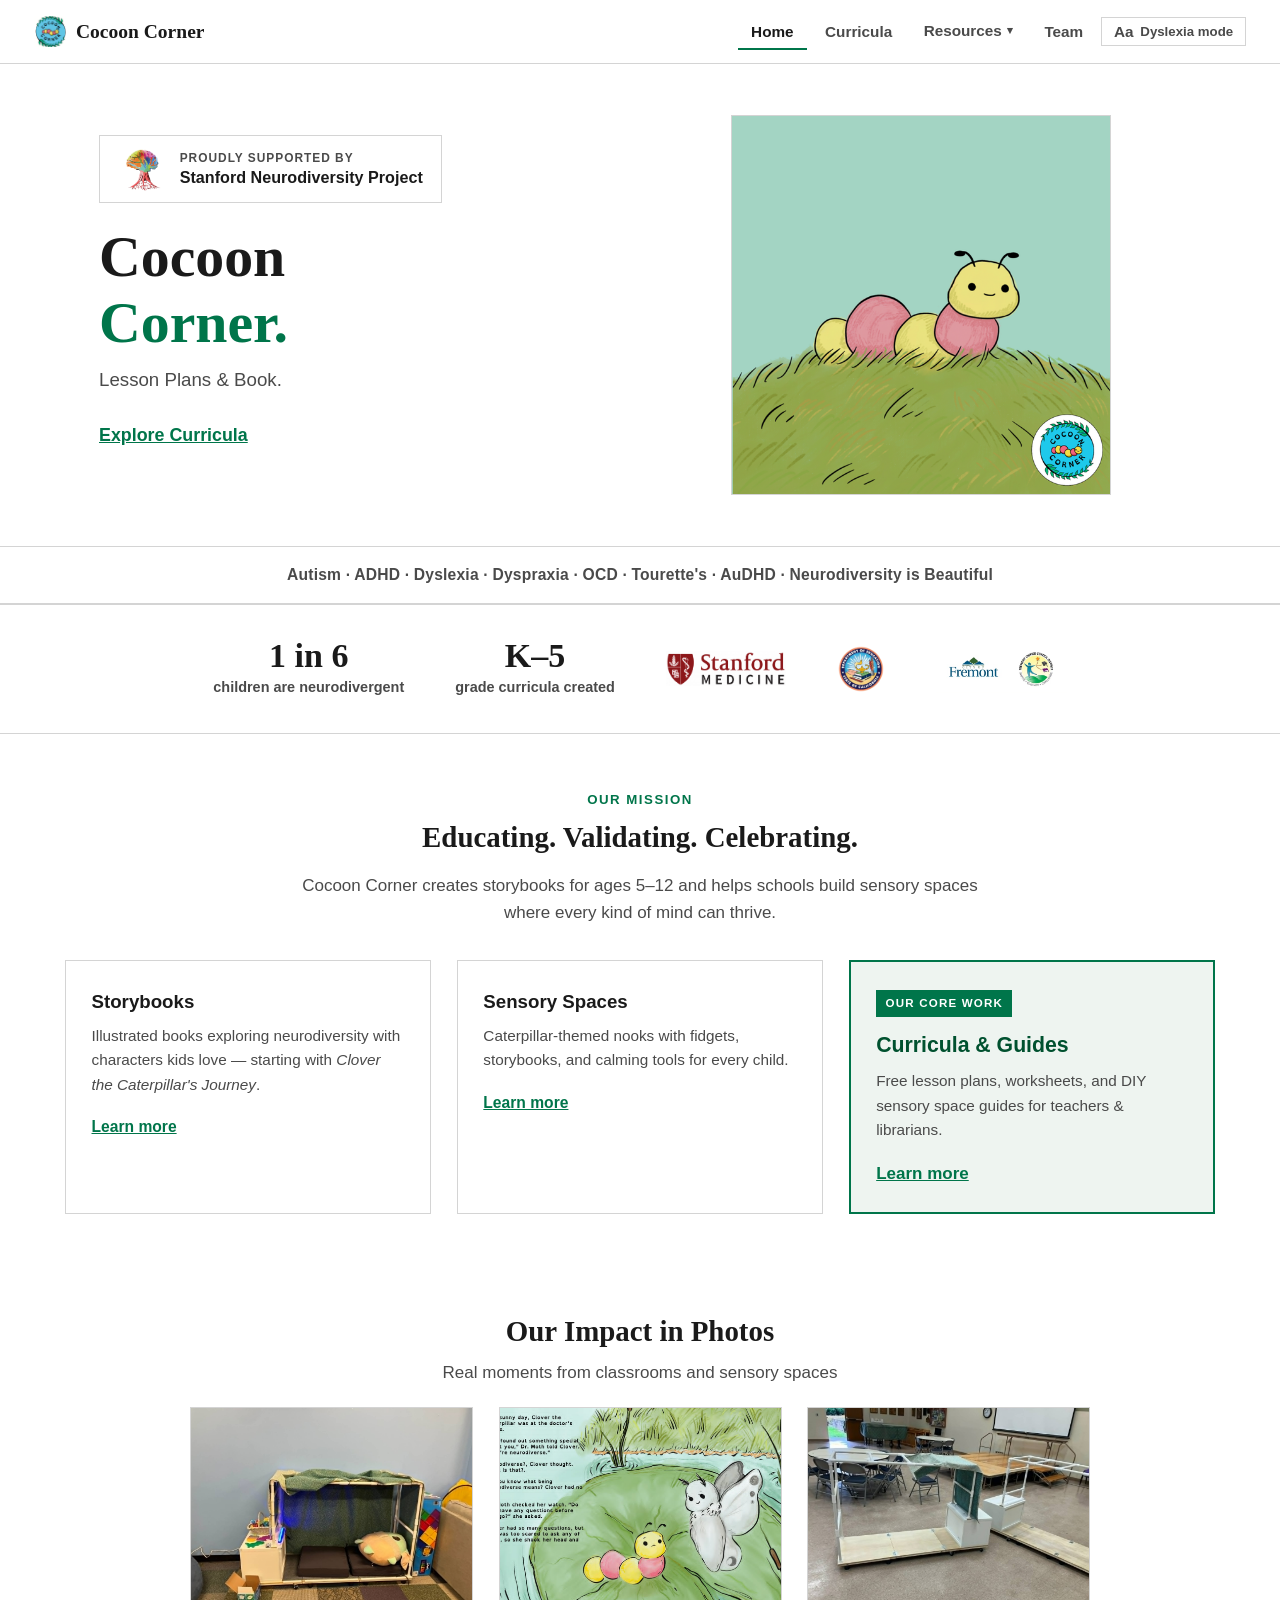
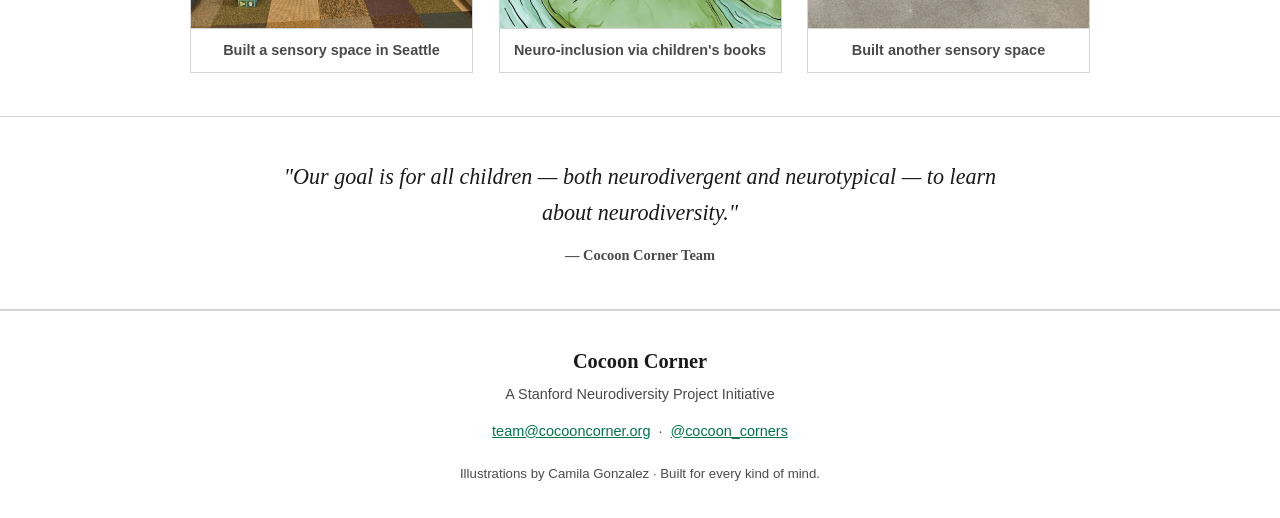
==== index.html @ 854a291f "Switch the contact address to team@cocooncorner.org Replaces all 14 occurrences of cocooncorners@gma" ====
<!DOCTYPE html>
<html lang="en">
<head>
  <meta charset="UTF-8">
  <meta name="viewport" content="width=device-width, initial-scale=1.0">
  <title>Cocoon Corner | Stanford Neurodiversity Project</title>
  <link rel="icon" type="image/png" href="assets/favicon.png">
  <link rel="apple-touch-icon" sizes="180x180" href="assets/logo.png">
  <link rel="stylesheet" href="style.css">
  <script src="/site.js"></script>
  <style>
    /* Primary offering card in the mission grid */
    .card--feature {
      background: var(--green-light);
      border: 2px solid var(--accent);
    }

    .card--feature .feature-flag {
      display: inline-block;
      font-size: 0.68rem;
      font-weight: 700;
      letter-spacing: 1.2px;
      text-transform: uppercase;
      color: var(--white);
      background: var(--accent);
      padding: 0.25rem 0.55rem;
      margin-bottom: 0.7rem;
    }

    .card--feature h3 { color: var(--accent-dark); }

    .card--feature .pill-btn { font-size: 1rem; }
  </style>
</head>
<body data-page="home">
<a class="skip-link" href="#main">Skip to main content</a>

<!-- ═══════ NAVIGATION ═══════ -->
<nav aria-label="Main">
  <a href="/" class="nav-logo">
    <img src="assets/logo.png" alt="Cocoon Corner logo">
    Cocoon Corner
  </a>
  <button class="nav-toggle" aria-label="Toggle navigation" aria-expanded="false">☰</button>
  <ul id="nav-links">
    <li><a href="/" class="nl" data-page="home">Home</a></li>
    <li><a href="curricula/" class="nl" data-page="curricula">Curricula</a></li>
    <li class="nav-group">
      <button type="button" class="nl nav-group-label" aria-expanded="false" aria-controls="resources-menu">Resources <span class="caret" aria-hidden="true">&#9662;</span></button>
      <ul class="nav-submenu" id="resources-menu">
        <li><a href="book/" class="nl" data-page="book">Our Book</a></li>
        <li><a href="resources/" class="nl" data-page="resources">Downloads</a></li>
        <li><a href="sensory-spaces/" class="nl" data-page="sensory-spaces">Sensory Spaces</a></li>
      </ul>
    </li>
    <li><a href="team/" class="nl" data-page="team">Team</a></li>
    <li>
      <button type="button" class="dyslexia-toggle" aria-pressed="false">
        <span class="toggle-mark" aria-hidden="true">Aa</span> <span class="toggle-text">Dyslexia mode</span>
      </button>
    </li>
  </ul>
</nav>

<main id="main" tabindex="-1">

<div class="page-wrap">

  <!-- ═══════ HERO ═══════ -->
  <div class="hero">
    <div class="hero-text">
      <div class="hero-partners">
        <img src="assets/snp.png" alt="Stanford Neurodiversity Project logo" class="partner-logo">
        <div class="partner-text-stack">
          <span class="partner-label">Proudly supported by</span>
          <span class="partner-name">Stanford Neurodiversity Project</span>
        </div>
      </div>
      <h1 class="hero-title">Cocoon<br><em>Corner.</em></h1>
      <p class="hero-sub">Lesson Plans &amp; Book.</p>
      <div class="hero-cta">
        <a href="curricula/" class="pill-btn" style="font-size: 1.05rem;">Explore Curricula</a>
      </div>
    </div>

    <div class="hero-img">
      <img src="assets/coverimage.png" alt="Cocoon Corner storybook cover">
    </div>
  </div>

  <!-- ═══════ CONDITIONS ═══════ -->
  <p class="condition-list">Autism &middot; ADHD &middot; Dyslexia &middot; Dyspraxia &middot; OCD &middot; Tourette's &middot; AuDHD &middot; Neurodiversity is Beautiful</p>

  <!-- ═══════ STATS BAR ═══════ -->
  <div class="stats-bar">
    <div class="stat-item">
      <div class="stat-num">1 in 6</div>
      <div class="stat-label">children are neurodivergent</div>
    </div>
    <div class="stat-item">
      <div class="stat-num">K–5</div>
      <div class="stat-label">grade curricula created</div>
    </div>
    <div class="stat-item">
      <img src="assets/sm.png" alt="Stanford Medicine logo" class="stat-img logo-sm">
    </div>
    <div class="stat-item">
      <img src="assets/cboe.png" alt="CBOE logo" class="stat-img logo-cboe">
    </div>
    <div class="stat-item">
      <img src="assets/fusd.png" alt="FUSD logo" class="stat-img logo-fusd">
    </div>
  </div>

  <!-- ═══════ MISSION ═══════ -->
  <div class="mission-section">
    <div class="mission-inner">
      <div class="text-center">
        <span class="section-label">Our Mission</span>
        <h2 class="section-heading">Educating. Validating. Celebrating.</h2>
        <p class="mission-intro">
          Cocoon Corner creates storybooks for ages 5–12 and helps schools build sensory spaces where every kind of mind can thrive.
        </p>
      </div>
      <div class="card-grid-3">
        <div class="card">
          <h3 style="font-weight: 700; font-size: 1.1rem; margin-bottom: 0.4rem;">Storybooks</h3>
          <p style="color: var(--text-soft); font-size: 0.9rem;">
            Illustrated books exploring neurodiversity with characters kids love — starting with <em>Clover the Caterpillar's Journey</em>.
          </p>
          <a href="book/" class="pill-btn outline" style="margin-top: 1rem;">Learn more</a>
        </div>
        <div class="card">
          <h3 style="font-weight: 700; font-size: 1.1rem; margin-bottom: 0.4rem;">Sensory Spaces</h3>
          <p style="color: var(--text-soft); font-size: 0.9rem;">
            Caterpillar-themed nooks with fidgets, storybooks, and calming tools for every child.
          </p>
          <a href="sensory-spaces/" class="pill-btn outline" style="margin-top: 1rem;">Learn more</a>
        </div>
        <div class="card card--feature">
          <span class="feature-flag">Our core work</span>
          <h3 style="font-weight: 700; font-size: 1.25rem; margin-bottom: 0.4rem;">Curricula &amp; Guides</h3>
          <p style="color: var(--text-soft); font-size: 0.9rem;">
            Free lesson plans, worksheets, and DIY sensory space guides for teachers &amp; librarians.
          </p>
          <a href="curricula/" class="pill-btn" style="margin-top: 1rem;">Learn more</a>
        </div>
      </div>
    </div>
  </div>

  <!-- ═══════ PHOTOS ═══════ -->
  <div class="carousel-section">
    <h2>Our Impact in Photos</h2>
    <p style="color: var(--text-soft); margin-bottom: 0.4rem;">Real moments from classrooms and sensory spaces</p>
    <div class="gallery">
      <div class="gallery-item">
        <img src="assets/ss1.jpg" alt="A sensory space in Seattle">
        <div class="gallery-caption">Built a sensory space in Seattle</div>
      </div>
      <div class="gallery-item">
        <img src="assets/book.jpg" alt="Image of our storybook">
        <div class="gallery-caption">Neuro-inclusion via children's books</div>
      </div>
      <div class="gallery-item">
        <img src="assets/ss2.jpg" alt="Another sensory space">
        <div class="gallery-caption">Built another sensory space</div>
      </div>
    </div>
  </div>

  <!-- ═══════ QUOTE ═══════ -->
  <div class="quote-section">
    <blockquote>
      "Our goal is for all children — both neurodivergent and neurotypical — to learn about neurodiversity."
      <cite>— Cocoon Corner Team</cite>
    </blockquote>
  </div>

</div><!-- /page-wrap -->

</main>

<!-- ═══════ FOOTER ═══════ -->
<footer>
  <div class="foot-logo">Cocoon Corner</div>
  <p>A Stanford Neurodiversity Project Initiative</p>
  <p style="margin-top: 0.8rem;">
    <a href="mailto:team@cocooncorner.org">team@cocooncorner.org</a> &nbsp;·&nbsp;
    <a href="https://www.instagram.com/cocoon_corners/" target="_blank" rel="noopener">@cocoon_corners</a>
  </p>
  <p class="foot-small">Illustrations by Camila Gonzalez · Built for every kind of mind.</p>
</footer>

<script>
(function () {
  /* ── Active nav link ── */
  var page = document.body.dataset.page || '';
  document.querySelectorAll('nav a.nl').forEach(function (a) {
    if (a.dataset.page === page) a.classList.add('active');
  });

  /* ── Hamburger toggle ── */
  var btn   = document.querySelector('.nav-toggle');
  var links = document.getElementById('nav-links');
  if (btn && links) {
    btn.addEventListener('click', function () {
      var open = links.classList.toggle('open');
      btn.setAttribute('aria-expanded', open);
      btn.textContent = open ? '✕' : '☰';
    });
  }
})();
</script>

</body>
</html>
---- style.css ----
/* ═══════════════════════════════════════════════════════════════
   COCOON CORNER — Master Stylesheet
   Plain, static, academic style (no gradients, shadows, pill
   buttons, or animation). Serif headings, system sans body,
   near-monochrome palette with a single accent color.
   ═══════════════════════════════════════════════════════════════ */


/* ═══════════════════════════════════════════════════════════════
   1. DESIGN TOKENS (CSS Variables)
   ═══════════════════════════════════════════════════════════════ */
:root {
  /* Single accent color (used sparingly: links, headings, active states) */
  --accent:        #00754A;
  --accent-dark:   #00512F;

  /* All former "brand" colors are neutralized to grayscale so any
     remaining references (inline styles, per-page <style> blocks)
     render plainly instead of in bright color. */
  --blue:          #4a4a4a;
  --green:         var(--accent);
  --yellow:        #4a4a4a;
  --pink:          #4a4a4a;
  --teal:          #4a4a4a;
  --purple:        #4a4a4a;
  --orange:        #4a4a4a;
  --black:         #000000;

  --blue-light:    #f0f0f0;
  --green-light:   #eef4f0;
  --yellow-light:  #f0f0f0;
  --pink-light:    #f0f0f0;
  --teal-light:    #f0f0f0;
  --teal-xlight:   #f5f5f5;
  --purple-light:  #f0f0f0;
  --orange-light:  #f0f0f0;

  /* Neutral / surface colours */
  --text:          #1a1a1a;
  --text-soft:     #4a4a4a;
  --white:         #ffffff;
  --cream:         #ffffff;
  --line:          #d4d4d4;
  --bg-soft:       #f7f7f5;

  /* Layout */
  --nav-h:         64px;
  --max-w:         1150px;

  /* Border radii — flat by default */
  --radius-lg:     0px;
  --radius-md:     0px;
  --radius-sm:     0px;

  /* Shadows — none */
  --shadow-sm:     none;
  --shadow-md:     none;
  --shadow-lg:     none;

  /* Fonts */
  --font-heading:  Georgia, 'Times New Roman', Times, serif;
  --font-body:     -apple-system, BlinkMacSystemFont, 'Segoe UI', Arial, Helvetica, sans-serif;
}


/* ═══════════════════════════════════════════════════════════════
   2. RESET & BASE
   ═══════════════════════════════════════════════════════════════ */
*, *::before, *::after {
  box-sizing: border-box;
  margin: 0;
  padding: 0;
}

html {
  font-size: 17px;
}

body {
  font-family: var(--font-body);
  color: var(--text);
  background: var(--white);
  line-height: 1.6;
}

img {
  max-width: 100%;
  height: auto;
  display: block;
}

img[src=""], img:not([src]) {
  display: none;
}

a { color: var(--accent); text-decoration: underline; }
a:hover { color: var(--accent-dark); }


/* ═══════════════════════════════════════════════════════════════
   3. NAVIGATION
   ═══════════════════════════════════════════════════════════════ */
nav {
  position: sticky; top: 0; left: 0; right: 0; z-index: 999;
  min-height: var(--nav-h);
  background: var(--white);
  border-bottom: 1px solid var(--line);
  display: flex; align-items: center; justify-content: space-between;
  padding: 0 2rem;
}

.nav-logo {
  display: flex; align-items: center; gap: 0.6rem;
  text-decoration: none;
  font-weight: 700; font-size: 1.15rem;
  font-family: var(--font-heading);
  color: var(--text);
  white-space: nowrap;
  flex-shrink: 0;
}
.nav-logo img {
  height: 32px;
  width: auto;
  object-fit: contain;
  flex-shrink: 0;
}

nav ul {
  list-style: none;
  display: flex;
  gap: 0.25rem;
  flex-wrap: nowrap;
  align-items: center;
}

nav .nl {
  text-decoration: none; font-weight: 600; font-size: 0.9rem;
  padding: 0.5rem 0.8rem;
  color: var(--text-soft);
  border-bottom: 2px solid transparent;
}
nav .nl:hover,
nav .nl.active {
  color: var(--text);
  border-bottom-color: var(--accent);
}

.nav-toggle {
  display: none;
  background: none; border: 1px solid var(--line); cursor: pointer;
  font-size: 1.2rem; color: var(--text); padding: 0.3rem 0.6rem;
  flex-shrink: 0;
}


/* ═══════════════════════════════════════════════════════════════
   4. PAGE WRAPPER
   ═══════════════════════════════════════════════════════════════ */
.page-wrap {
  min-height: 100vh;
}


/* ═══════════════════════════════════════════════════════════════
   NAV DROPDOWN GROUP (CSS-only — no JS, so the CSP script hash
   stays valid). Desktop: reveal on hover/focus. Mobile: the
   sub-items sit inline inside the open hamburger menu.
   ═══════════════════════════════════════════════════════════════ */
.nav-group {
  position: relative;
  padding: 0.85rem 0;
  margin: -0.85rem 0;
}

.nav-group-label {
  display: inline-flex;
  align-items: center;
  gap: 0.3rem;
  background: none;
  border: none;
  border-bottom: 2px solid transparent;
  font-family: inherit;
  cursor: pointer;
}

.nav-group-label .caret { font-size: 0.7em; line-height: 1; }

.nav-submenu {
  display: none;
  position: absolute;
  top: 100%;
  left: 0;
  min-width: 190px;
  flex-direction: column;
  gap: 0;
  padding: 0.35rem 0;
  background: var(--white);
  border: 1px solid var(--line);
  z-index: 1000;
}

.nav-group-label[aria-expanded="true"] + .nav-submenu { display: flex; }

@media (min-width: 761px) {
  .nav-group:hover > .nav-submenu { display: flex; }
}

.nav-submenu .nl {
  display: block;
  padding: 0.5rem 0.9rem;
  white-space: nowrap;
}

/* parent shows the active state when one of its children is current */
.nav-group:has(.nl.active) > .nav-group-label {
  color: var(--text);
  border-bottom-color: var(--accent);
}


/* ═══════════════════════════════════════════════════════════════
   5. PAGE HERO BANNER
   ═══════════════════════════════════════════════════════════════ */
.page-hero {
  padding: 3rem 2.5rem 2.5rem;
  text-align: center;
  border-bottom: 1px solid var(--line);
  background: var(--bg-soft);
}

.eyebrow {
  display: inline-block;
  font-size: 0.78rem; font-weight: 700;
  letter-spacing: 1.5px; text-transform: uppercase;
  color: var(--text-soft);
  margin-bottom: 0.6rem;
}

.page-title {
  font-family: var(--font-heading);
  font-weight: 700;
  font-size: clamp(1.9rem, 4.5vw, 2.8rem);
  color: var(--text);
  line-height: 1.2;
  margin-bottom: 0.6rem;
}
.page-title span { color: var(--accent); }

.page-subtitle {
  font-size: 1rem; color: var(--text-soft);
  max-width: 600px; margin: 0 auto;
  line-height: 1.6;
}

/* Per-page hero backgrounds — all the same plain tint now */
.page-hero--book,
.page-hero--team,
.page-hero--resources,
.page-hero--sensory,
.page-hero--curricula { background: var(--bg-soft); }


/* ═══════════════════════════════════════════════════════════════
   6. SECTION HELPERS
   ═══════════════════════════════════════════════════════════════ */
section.content-section {
  padding: 2.5rem 2rem;
  max-width: var(--max-w);
  margin: 0 auto;
}

.section-label {
  font-size: 0.78rem; font-weight: 700; letter-spacing: 1.5px;
  text-transform: uppercase; color: var(--accent);
  display: inline-block; margin-bottom: 0.5rem;
}

h2.section-heading {
  font-family: var(--font-heading);
  font-weight: 700;
  font-size: clamp(1.3rem, 2.6vw, 1.7rem);
  color: var(--text); line-height: 1.25;
  margin-bottom: 1rem;
}


/* ═══════════════════════════════════════════════════════════════
   7. CARDS & GRIDS
   ═══════════════════════════════════════════════════════════════ */
.card {
  background: var(--white); border: 1px solid var(--line);
  padding: 1.5rem;
}

.card-grid-3 {
  display: grid;
  grid-template-columns: repeat(auto-fit, minmax(240px, 1fr));
  gap: 1.5rem;
}

.two-col {
  display: grid;
  grid-template-columns: 1fr 1fr;
  gap: 3rem;
  align-items: center;
}
.two-col.reverse > *:first-child { order: 2; }
.two-col.reverse > *:last-child  { order: 1; }


/* ═══════════════════════════════════════════════════════════════
   8. LINKS / BUTTONS
   ─────────────────────────────────────────────────────────────
   Plain underlined text links instead of filled pill buttons.
   Colour modifier classes (.yellow/.pink/.orange/.teal) are kept
   in the markup for structure but rendered identically, plainly.
   ═══════════════════════════════════════════════════════════════ */
.pill-btn {
  display: inline-flex; align-items: center; gap: 0.4rem;
  background: none; color: var(--accent);
  font-weight: 700; font-size: 0.92rem;
  padding: 0; border: none;
  text-decoration: underline; cursor: pointer;
}
.pill-btn:hover { color: var(--accent-dark); }
.pill-btn.outline { background: none; border: none; }

.dl-btn {
  display: inline-flex; align-items: center; gap: 0.4rem;
  font-weight: 700; font-size: 0.9rem;
  padding: 0; border: none;
  text-decoration: underline; color: var(--accent);
  margin-top: 0.4rem; width: fit-content; background: none;
}
.dl-btn:hover { color: var(--accent-dark); }

.file-link {
  display: inline-flex; align-items: center; gap: 0.4rem;
  background: none; color: var(--accent);
  font-weight: 700; font-size: 0.9rem;
  padding: 0; text-decoration: underline;
  border: none;
  margin-top: 0.5rem;
}
.file-link:hover { color: var(--accent-dark); }


/* ═══════════════════════════════════════════════════════════════
   9. CONDITION LIST (static — replaces the former scrolling marquee)
   ═══════════════════════════════════════════════════════════════ */
.condition-list {
  text-align: center;
  padding: 0.9rem 1rem;
  border-top: 1px solid var(--line);
  border-bottom: 1px solid var(--line);
  color: var(--text-soft);
  font-weight: 600; font-size: 0.92rem;
  letter-spacing: 0.2px;
}


/* ═══════════════════════════════════════════════════════════════
   10. FOOTER
   ═══════════════════════════════════════════════════════════════ */
footer {
  background: var(--white); color: var(--text-soft);
  border-top: 1px solid var(--line);
  padding: 2rem; text-align: center;
}
footer .foot-logo {
  font-family: var(--font-heading); font-size: 1.2rem;
  font-weight: 700; color: var(--text); margin-bottom: 0.3rem;
}
footer p { font-size: 0.85rem; margin-top: 0.3rem; }
footer a { color: var(--accent); }
footer .foot-small {
  margin-top: 1.2rem; font-size: 0.78rem; color: var(--text-soft);
}


/* ═══════════════════════════════════════════════════════════════
   11. UTILITY CLASSES
   ═══════════════════════════════════════════════════════════════ */
.text-center { text-align: center; }
.mt-1  { margin-top: 0.75rem; }
.mt-2  { margin-top: 1.5rem; }
.mt-3  { margin-top: 2.5rem; }
.mb-1  { margin-bottom: 0.75rem; }
.mb-2  { margin-bottom: 1.5rem; }
.mb-3  { margin-bottom: 2.5rem; }
.flex-center { display: flex; align-items: center; justify-content: center; gap: 1rem; flex-wrap: wrap; }

.section-divider {
  border: none; border-top: 1px solid var(--line);
  margin: 2.5rem 0;
}


/* ═══════════════════════════════════════════════════════════════
   12. HOMEPAGE — HERO
   ═══════════════════════════════════════════════════════════════ */
.hero {
  padding: 3rem 2rem;
  display: grid; grid-template-columns: 1fr 1fr;
  align-items: center; gap: 2.5rem;
  max-width: 1150px; margin: 0 auto;
}

.hero-title {
  font-family: var(--font-heading);
  font-size: clamp(2.2rem, 5vw, 3.4rem);
  font-weight: 700; line-height: 1.15; color: var(--text);
  margin: 0.8rem 0 0.5rem;
}
.hero-title em { color: var(--accent); font-style: normal; }

.hero-sub {
  font-size: 1.1rem; color: var(--text-soft); margin-bottom: 1.5rem;
}

.hero-cta {
  display: flex; gap: 1.5rem; flex-wrap: wrap; margin-bottom: 1.5rem;
}

.hero-img img {
  width: 100%; max-width: 380px;
  margin: 0 auto;
  object-fit: contain;
  border: 1px solid var(--line);
}

.hero-partners {
  display: flex; flex-direction: row;
  align-items: center; gap: 1rem;
  margin-bottom: 1.2rem;
  border: 1px solid var(--line);
  padding: 0.65rem 1.1rem;
  width: fit-content; max-width: 100%;
}
.partner-logo {
  height: 44px; width: auto;
  object-fit: contain; flex-shrink: 0;
}
.partner-text-stack {
  display: flex; flex-direction: column;
  align-items: flex-start; gap: 0.1rem;
}
.partner-label {
  font-size: 0.7rem; font-weight: 700;
  letter-spacing: 1px; text-transform: uppercase;
  color: var(--text-soft); line-height: 1.2;
}
.partner-name {
  font-size: 0.95rem; font-weight: 700;
  color: var(--text); line-height: 1.3;
}

/* ── Stats bar ── */
.stats-bar {
  display: flex; justify-content: center; align-items: center;
  gap: 3rem; flex-wrap: wrap;
  padding: 2rem;
  border-top: 1px solid var(--line);
  border-bottom: 1px solid var(--line);
}
.stat-item { text-align: center; }
.stat-num {
  font-family: var(--font-heading); font-size: 2rem; font-weight: 700;
  color: var(--text); line-height: 1;
}
.stat-label { font-size: 0.85rem; font-weight: 600; color: var(--text-soft); margin-top: 0.2rem; }

.stat-img {
  width: auto;
  object-fit: contain;
}
.stat-img.logo-snp   { height: 48px; max-width: 48px; }
.stat-img.logo-sm    { height: 36px; max-width: 120px; }
.stat-img.logo-cboe  { height: 48px; max-width: 48px; }
.stat-img.logo-fusd  { height: 48px; max-width: 140px; }

/* ── Mission section ── */
.mission-section {
  padding: 3rem 2rem;
}
.mission-inner { max-width: var(--max-w); margin: 0 auto; }
.mission-intro {
  font-size: 1rem; color: var(--text-soft);
  max-width: 700px; margin: 0 auto 2rem;
  text-align: center;
}

/* ── Static photo grid (used on homepage in place of the carousel,
     and on the sensory-spaces gallery) ── */
.gallery {
  display: grid;
  grid-template-columns: repeat(auto-fit, minmax(260px, 1fr));
  gap: 1.5rem; margin-top: 1.5rem;
}
.gallery-item { border: 1px solid var(--line); }
.gallery-item img { width: 100%; height: 220px; object-fit: cover; display: block; }
.gallery-caption {
  padding: 0.6rem 0.8rem;
  border-top: 1px solid var(--line);
  color: var(--text-soft); font-size: 0.85rem; font-weight: 600;
}

.carousel-section {
  padding: 2.5rem 1rem; text-align: center;
  border-bottom: 1px solid var(--line);
}
.carousel-section h2 {
  font-family: var(--font-heading); font-weight: 700;
  font-size: clamp(1.3rem, 2.6vw, 1.7rem);
  margin-bottom: 0.3rem;
}
.carousel-section .gallery { max-width: 900px; margin: 1.2rem auto 0; }

/* ── Homepage quote ── */
.quote-section {
  padding: 2.5rem 2rem; text-align: center;
  border-bottom: 1px solid var(--line);
}
.quote-section blockquote {
  font-family: var(--font-heading); font-style: italic;
  font-size: clamp(1.05rem, 2.2vw, 1.3rem); color: var(--text);
  max-width: 720px; margin: 0 auto; line-height: 1.6;
}
.quote-section cite {
  display: block; margin-top: 0.8rem;
  font-size: 0.85rem; color: var(--text-soft);
  font-weight: 600; font-style: normal;
}


/* ═══════════════════════════════════════════════════════════════
   13. BOOK PAGE
   ═══════════════════════════════════════════════════════════════ */
.book-cover-img {
  width: 100%; max-width: 360px; display: block; margin: 0 auto;
  border: 1px solid var(--line);
}

.condition-tags { display: flex; flex-wrap: wrap; gap: 0.5rem; margin: 1.2rem 0; }
.c-tag {
  padding: 0.32rem 0.8rem; border: 1px solid var(--line);
  font-size: 0.82rem; font-weight: 600; color: var(--text-soft);
}

.progress-boxes {
  display: grid; grid-template-columns: repeat(3, 1fr); gap: 0.8rem;
  border: 1px solid var(--line);
  padding: 1.4rem; margin-top: 1.5rem;
}
.prog-box { text-align: center; }
.prog-num {
  font-family: var(--font-heading); font-size: 2rem;
  font-weight: 700; color: var(--text); line-height: 1;
}
.prog-lbl { font-size: 0.78rem; color: var(--text-soft); font-weight: 600; margin-top: 0.2rem; }

.story-layout {
  display: grid; grid-template-columns: 1fr 1.15fr;
  gap: 3rem; align-items: center;
  max-width: var(--max-w); margin: 0 auto;
}
.story-img { border: 1px solid var(--line); }
.story-img img { width: 100%; }
.story-text blockquote {
  font-family: var(--font-heading); font-style: italic;
  font-size: 1.02rem; line-height: 1.75; color: var(--text);
  border-left: 3px solid var(--accent);
  padding-left: 1.3rem; margin: 1.2rem 0;
}

.video-section {
  background: var(--bg-soft); padding: 3rem 2.5rem; text-align: center;
  border-top: 1px solid var(--line); border-bottom: 1px solid var(--line);
}
.video-section h2 {
  font-family: var(--font-heading); font-weight: 700;
  font-size: clamp(1.3rem, 2.6vw, 1.7rem); color: var(--text); margin-bottom: 0.5rem;
}
.video-section p { color: var(--text-soft); margin-bottom: 1.5rem; font-size: 0.95rem; }
.video-wrap {
  max-width: 720px; margin: 0 auto;
  border: 1px solid var(--line);
}
.video-wrap video { width: 100%; display: block; background: #000; }

.future-grid {
  display: grid;
  grid-template-columns: repeat(auto-fit, minmax(220px, 1fr));
  gap: 1.2rem;
}
.future-item {
  background: var(--white); border: 1px solid var(--line);
  padding: 1.2rem;
}
.future-item p { font-size: 0.92rem; color: var(--text-soft); margin-top: 0.3rem; }


/* ═══════════════════════════════════════════════════════════════
   14. TEAM PAGE
   ═══════════════════════════════════════════════════════════════ */
.team-photo-wrap {
  max-width: 900px; margin: 0 auto 2rem;
  border: 1px solid var(--line);
}
.team-photo-wrap img { width: 100%; display: block; }
.team-photo-caption {
  padding: 0.8rem 1rem;
  border-top: 1px solid var(--line);
  color: var(--text-soft);
  font-weight: 600; font-size: 0.9rem;
}

.member-grid {
  display: grid;
  grid-template-columns: repeat(auto-fill, minmax(150px, 1fr));
  gap: 1rem; max-width: 960px; margin: 0 auto 3rem;
}
.member-card {
  background: var(--white); border: 1px solid var(--line);
  padding: 1.2rem 1rem; text-align: center;
}
.m-avatar {
  width: 48px; height: 48px; border-radius: 50%;
  margin: 0 auto 0.7rem;
  display: flex; align-items: center; justify-content: center;
  font-size: 1.3rem;
  border: 1px solid var(--line);
}
.member-card h3 {
  font-family: var(--font-heading); font-weight: 700;
  font-size: 0.95rem; color: var(--text); margin-bottom: 0.2rem;
}
.member-card .role { font-size: 0.75rem; font-weight: 600; color: var(--text-soft); }

.contact-bar {
  max-width: 560px; margin: 0 auto;
  border: 1px solid var(--line);
  padding: 1.5rem 2rem; text-align: center;
  display: flex; align-items: center; justify-content: center;
  gap: 2rem; flex-wrap: wrap;
}
.contact-bar a {
  text-decoration: underline; font-weight: 700; font-size: 1rem;
  color: var(--accent);
  display: flex; align-items: center; gap: 0.4rem;
}
.contact-bar a:hover { color: var(--accent-dark); }


/* ═══════════════════════════════════════════════════════════════
   15. RESOURCES PAGE
   ═══════════════════════════════════════════════════════════════ */
.pptx-grid {
  display: grid;
  grid-template-columns: repeat(auto-fit, minmax(280px, 1fr));
  gap: 1.4rem; margin-top: 1.5rem;
}
.pptx-card {
  background: var(--white); border: 1px solid var(--line);
  padding: 1.6rem;
  display: flex; flex-direction: column; gap: 0.7rem;
}
.pptx-card h3 {
  font-family: var(--font-heading); font-weight: 700; font-size: 1.02rem; color: var(--text);
}
.pptx-card p { font-size: 0.9rem; color: var(--text-soft); flex: 1; line-height: 1.6; }

.resource-tags { display: flex; flex-wrap: wrap; gap: 0.6rem; margin-top: 1rem; }
.rtag {
  border: 1px solid var(--line);
  padding: 0.4rem 0.9rem; font-size: 0.88rem; font-weight: 600;
  color: var(--text-soft);
}
.rtag a { color: var(--accent); text-decoration: underline; }


/* ═══════════════════════════════════════════════════════════════
   16. SENSORY SPACES PAGE
   ═══════════════════════════════════════════════════════════════ */
.principles-grid {
  display: grid;
  grid-template-columns: repeat(auto-fit, minmax(230px, 1fr));
  gap: 1.2rem; margin-top: 1.5rem;
}
.principle-card {
  background: var(--white); border: 1px solid var(--line);
  padding: 1.4rem;
}
.principle-card h3 {
  font-family: var(--font-heading); font-weight: 700;
  font-size: 0.98rem; margin-bottom: 0.4rem;
}
.principle-card p { font-size: 0.88rem; color: var(--text-soft); line-height: 1.6; }

.items-grid {
  display: grid;
  grid-template-columns: repeat(auto-fill, minmax(180px, 1fr));
  gap: 0.8rem; margin-top: 1.2rem;
}
.item-tag {
  background: var(--white); border: 1px solid var(--line);
  padding: 0.8rem 1rem;
  font-weight: 600; font-size: 0.9rem; color: var(--text-soft);
}

.timeline { margin-top: 1.5rem; position: relative; padding-left: 2rem; }
.timeline::before {
  content: ''; position: absolute; left: 0.55rem; top: 0; bottom: 0;
  width: 1px; background: var(--line);
}
.t-item { position: relative; margin-bottom: 1.5rem; }
.t-dot {
  position: absolute; left: -1.5rem; top: 0.3rem;
  width: 10px; height: 10px; border-radius: 50%;
  background: var(--white); border: 2px solid var(--text);
}
.t-item h4 {
  font-family: var(--font-heading); font-weight: 700;
  font-size: 1rem; color: var(--text);
}
.t-item p { font-size: 0.88rem; color: var(--text-soft); margin-top: 0.2rem; }

.cta-band {
  background: var(--bg-soft); padding: 3rem 2.5rem; text-align: center;
  border-top: 1px solid var(--line); border-bottom: 1px solid var(--line);
}
.cta-band h2 {
  font-family: var(--font-heading); font-weight: 700;
  font-size: clamp(1.3rem, 2.6vw, 1.7rem); color: var(--text); margin-bottom: 0.7rem;
}
.cta-band p { color: var(--text-soft); max-width: 560px; margin: 0 auto 1.5rem; font-size: 1rem; }

.principles-section-bg {
  border-top: 1px solid var(--line);
  border-bottom: 1px solid var(--line);
  padding: 3rem 2.5rem;
}


/* ═══════════════════════════════════════════════════════════════
   17. CURRICULA PAGE
   ═══════════════════════════════════════════════════════════════ */
details {
  background: var(--white);
  border: 1px solid var(--line);
  margin-bottom: 1rem;
}
details summary {
  display: flex; justify-content: space-between; align-items: center;
  padding: 1.1rem 1.4rem;
  cursor: pointer; list-style: none;
  font-weight: 700; font-size: 1rem;
  gap: 1rem;
}
details summary::-webkit-details-marker { display: none; }
details summary::after {
  content: '+';
  font-size: 1.2rem; font-weight: 400; color: var(--text-soft);
  flex-shrink: 0;
}
details[open] summary::after { content: '\2212'; }

.details-body {
  padding: 0 1.4rem 1.4rem;
  border-top: 1px solid var(--line);
}

.day-grid {
  display: grid;
  grid-template-columns: repeat(auto-fit, minmax(230px, 1fr));
  gap: 1rem; margin: 1.2rem 0;
}
.day-card {
  background: var(--bg-soft); border: 1px solid var(--line);
  padding: 1rem 1.2rem;
}
.day-card .day-label {
  font-size: 0.75rem; font-weight: 700; text-transform: uppercase;
  letter-spacing: 1px; color: var(--text-soft); margin-bottom: 0.3rem;
}
.day-card h4 {
  font-family: var(--font-heading); font-weight: 700;
  font-size: 1rem; color: var(--text); margin-bottom: 0.3rem;
}
.day-card p { font-size: 0.88rem; color: var(--text-soft); }

.meta-row { display: flex; gap: 1.2rem; flex-wrap: wrap; margin: 0.7rem 0 1.1rem; }
.meta-pill {
  display: inline-flex; align-items: center; gap: 0.35rem;
  font-size: 0.82rem; font-weight: 600; color: var(--text-soft);
  border: 1px solid var(--line); padding: 0.3rem 0.7rem;
}

.grade-badge {
  display: inline-block; padding: 0.25rem 0.7rem; border: 1px solid var(--line);
  font-size: 0.78rem; font-weight: 700; margin-right: 0.4rem;
  color: var(--text-soft); background: none !important;
}


/* ═══════════════════════════════════════════════════════════════
   18. RESPONSIVE — MOBILE BREAKPOINTS
   ═══════════════════════════════════════════════════════════════ */
@media (max-width: 900px) {
  nav .nl { padding: 0.45rem 0.6rem; font-size: 0.85rem; }
}

@media (max-width: 760px) {
  nav {
    flex-wrap: wrap;
    height: auto;
    min-height: var(--nav-h);
    padding: 0.75rem 1.2rem;
    gap: 0;
  }
  .nav-toggle { display: block; }

  nav ul {
    display: none;
    flex-direction: column;
    width: 100%;
    padding: 0.5rem 0 0.75rem;
    gap: 0.2rem;
  }
  nav ul.open { display: flex; }

  .nav-group { padding: 0; margin: 0; }
  .nav-submenu {
    position: static;
    min-width: 0;
    background: none;
    border: none;
    padding: 0 0 0 1rem;
  }

  nav .nl {
    padding: 0.55rem 0.2rem;
    font-size: 0.9rem;
  }

  .hero {
    grid-template-columns: 1fr;
    text-align: center;
    gap: 1.5rem;
    padding: 1.5rem 1.2rem 2rem;
  }
  .hero-text { order: 2; }
  .hero-img  { order: 1; }

  .hero-img img { max-width: 260px; }
  .hero-cta { justify-content: center; }
  .hero-partners { margin: 0 auto 1.2rem; }
  .partner-text-stack { align-items: center; }

  .two-col { grid-template-columns: 1fr; gap: 1.5rem; }
  .two-col.reverse > * { order: unset; }

  .book-cover-img { max-width: 260px; }
  .progress-boxes { grid-template-columns: 1fr 1fr; }
  .story-layout { grid-template-columns: 1fr; gap: 1.5rem; }

  .stats-bar { gap: 1.5rem; padding: 1.5rem 1rem; }

  .build-two-col { grid-template-columns: 1fr !important; }

  .gallery { grid-template-columns: 1fr; }

  .page-hero { padding: 2.5rem 1.5rem 1.75rem; }

  section.content-section { padding: 2rem 1.2rem; }

  .card-grid-3 { gap: 1rem; }

  .contact-bar { gap: 1rem; padding: 1.2rem; }

  .principles-section-bg { padding: 2rem 1.2rem; }
}

@media (max-width: 480px) {
  html { font-size: 16px; }

  .nav-logo { font-size: 1rem; }
  .nav-logo img { height: 28px; }

  .hero-img img { max-width: 200px; }
  .partner-logo { height: 36px; }

  .stat-img.logo-sm   { height: 30px; }
  .stat-img.logo-snp  { height: 38px; max-width: 38px; }
  .stat-img.logo-cboe { height: 38px; max-width: 38px; }
  .stat-img.logo-fusd { height: 40px; max-width: 120px; }

  .progress-boxes { grid-template-columns: 1fr; }
  .prog-num { font-size: 1.6rem; }

  .day-grid { grid-template-columns: 1fr; }

  .items-grid { grid-template-columns: 1fr 1fr; }

  .member-grid { grid-template-columns: repeat(auto-fill, minmax(130px, 1fr)); }

  details summary { flex-direction: column; align-items: flex-start; }
}


/* ═══════════════════════════════════════════════════════════════
   DYSLEXIA-FRIENDLY MODE
   Toggled by dyslexia-mode.js, which puts .dyslexia on <html>.
   Choices follow the British Dyslexia Association style guide:
   sans-serif throughout, larger text, generous letter/word/line
   spacing, an off-white background to cut glare, bold instead of
   italics, and sentence case instead of all-caps.
   ═══════════════════════════════════════════════════════════════ */

/* the control is useless without JS, so only show it once JS runs */
.dyslexia-toggle { display: none; }
html.js .dyslexia-toggle { display: inline-flex; }

.dyslexia-toggle {
  align-items: center;
  gap: 0.4rem;
  font-family: var(--font-body);
  font-weight: 600;
  font-size: 0.78rem;
  padding: 0.35rem 0.7rem;
  color: var(--text-soft);
  background: none;
  border: 1px solid var(--line);
  cursor: pointer;
  white-space: nowrap;
}

.dyslexia-toggle:hover {
  color: var(--text);
  border-color: var(--text-soft);
}

.dyslexia-toggle .toggle-mark {
  font-weight: 700;
  font-size: 0.9rem;
  line-height: 1;
}

.dyslexia-toggle[aria-pressed="true"] {
  background: var(--accent);
  border-color: var(--accent);
  color: #ffffff;
}

/* ── the mode itself ─────────────────────────────────────────── */
html.dyslexia {
  font-size: 18px;

  /* headings drop Georgia; Verdana/Tahoma have wide, open letterforms */
  --font-heading: Verdana, Tahoma, "Trebuchet MS", Arial, sans-serif;
  --font-body:    Verdana, Tahoma, "Trebuchet MS", Arial, sans-serif;

  /* warm off-white instead of pure white, which glares */
  --white:   #fbf7f0;
  --cream:   #fbf7f0;
  --bg-soft: #f3ece0;
  --line:    #cdc5b8;

  /* dark warm grey rather than near-black */
  --text:      #2b2620;
  --text-soft: #4a443c;
}

html.dyslexia body {
  line-height: 1.9;
  letter-spacing: 0.05em;
  word-spacing: 0.16em;
}

/* italics are harder to decode — use weight for emphasis instead */
html.dyslexia em,
html.dyslexia i {
  font-style: normal;
  font-weight: 700;
}

/* all-caps removes word-shape cues */
html.dyslexia .eyebrow,
html.dyslexia .section-label,
html.dyslexia .role-title,
html.dyslexia .feature-flag,
html.dyslexia .grade-badge,
html.dyslexia .condition-list,
html.dyslexia .partner-label {
  text-transform: none;
  letter-spacing: 0.04em;
}

/* long measures are hard to track back to the next line */
html.dyslexia .bio,
html.dyslexia .mission-intro,
html.dyslexia .usage-notice p {
  max-width: 66ch;
}

/* keep focus obvious for keyboard users in this mode */
html.dyslexia a:focus-visible,
html.dyslexia button:focus-visible {
  outline: 3px solid var(--accent);
  outline-offset: 2px;
}

/* Between the hamburger breakpoint and 900px the nav is tight — in
   dyslexia mode the larger type plus this button overflowed the bar.
   Collapse to just "Aa" there, but keep the label for screen readers. */
@media (min-width: 761px) and (max-width: 900px) {
  .dyslexia-toggle .toggle-text {
    position: absolute;
    width: 1px;
    height: 1px;
    overflow: hidden;
    clip-path: inset(50%);
    white-space: nowrap;
  }
  .dyslexia-toggle { padding: 0.35rem 0.5rem; }
}


/* ═══════════════════════════════════════════════════════════════
   ACCESSIBILITY: skip link + a visible focus indicator everywhere
   ═══════════════════════════════════════════════════════════════ */
.skip-link {
  position: absolute;
  left: -9999px;
  top: 0;
  z-index: 2000;
  background: var(--accent);
  color: #ffffff;
  font-weight: 700;
  padding: 0.7rem 1.1rem;
  text-decoration: none;
}

.skip-link:focus {
  left: 0.5rem;
  top: 0.5rem;
}

:focus-visible {
  outline: 3px solid var(--accent);
  outline-offset: 2px;
}

/* an accent outline would vanish against the accent-filled toggle */
.dyslexia-toggle[aria-pressed="true"]:focus-visible { outline-color: var(--text); }

/* focused programmatically by the skip link — no outline needed */
main:focus { outline: none; }
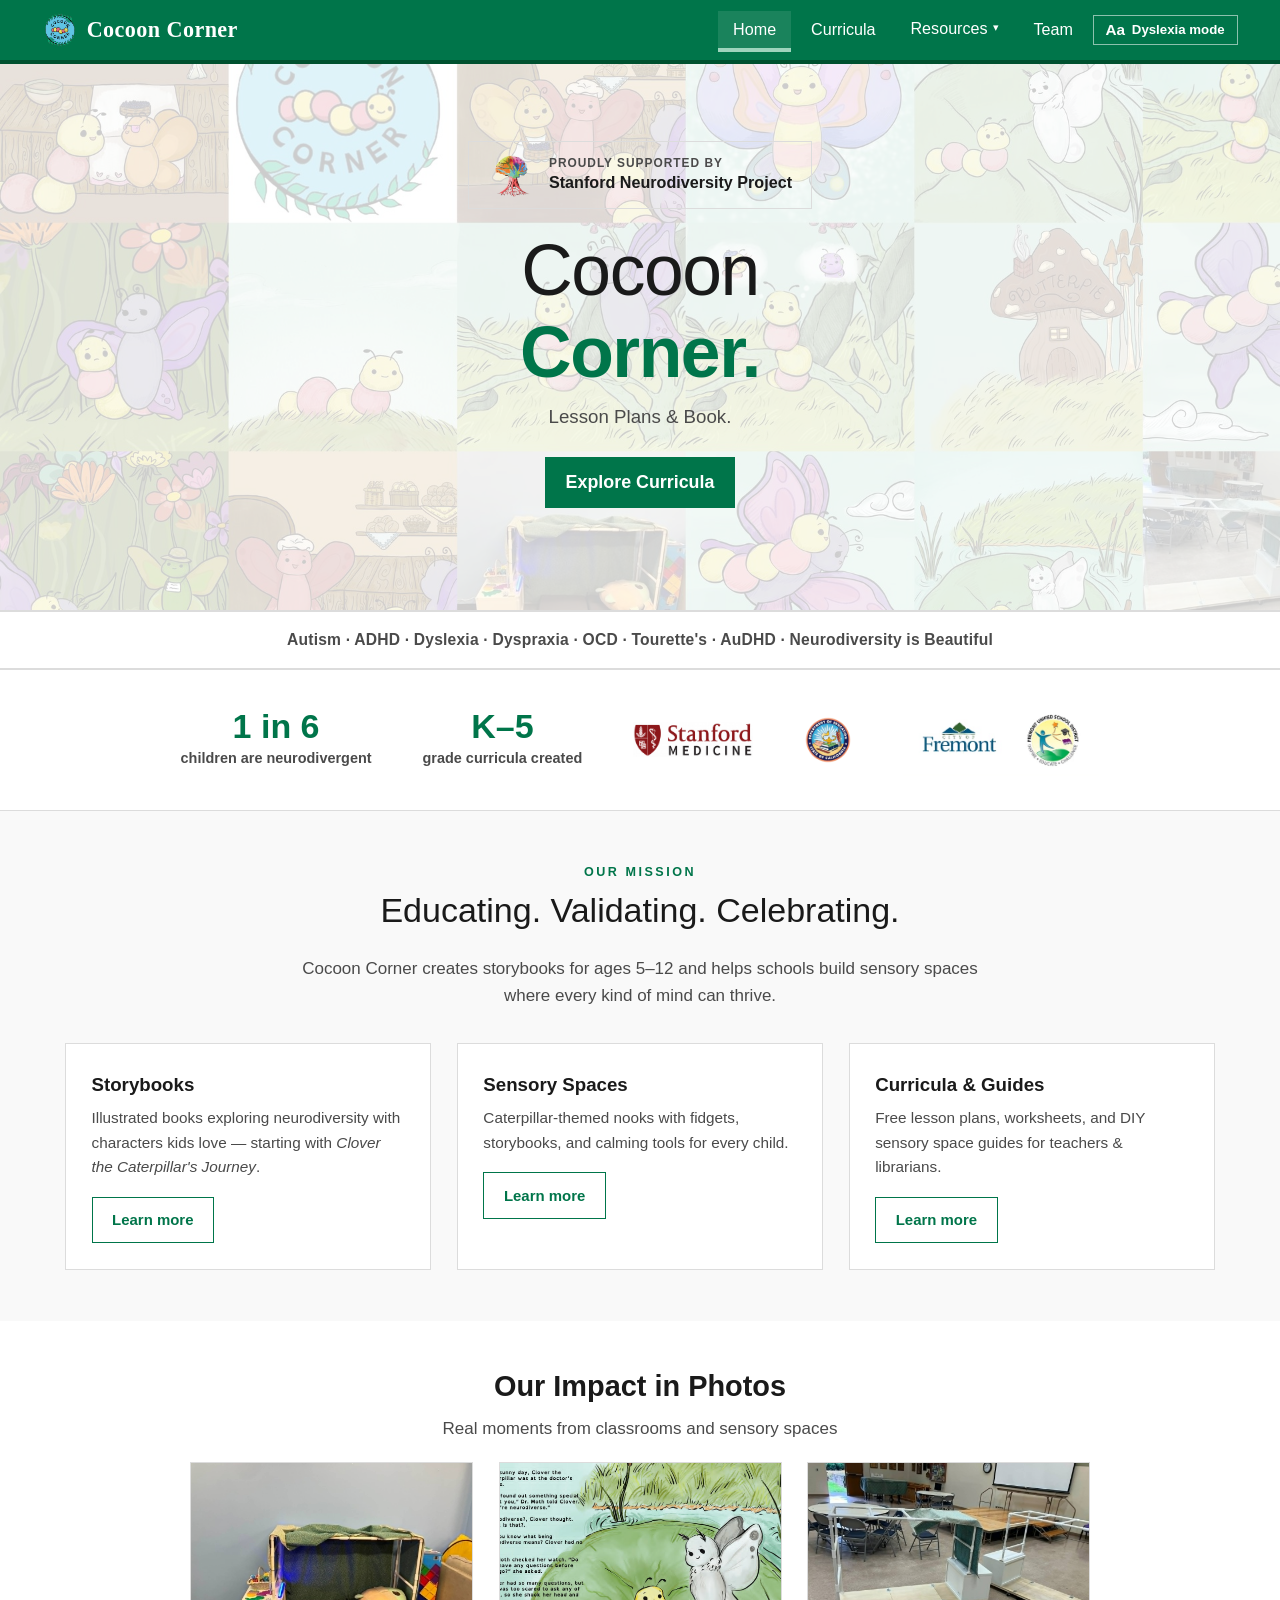
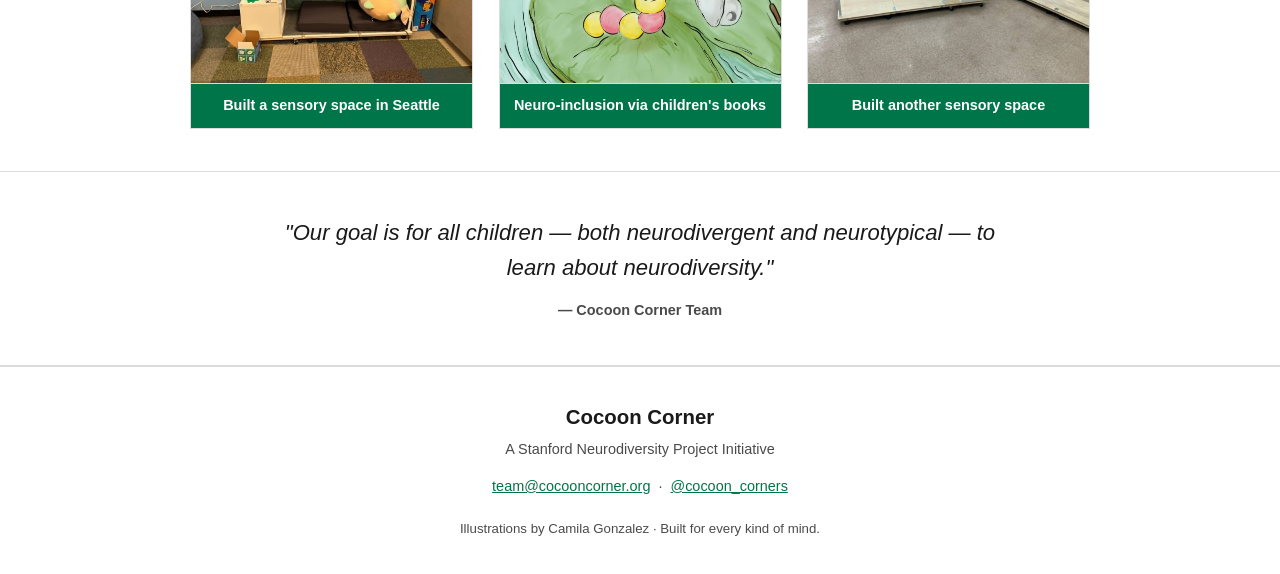
==== commit 5cf74bfc: "Restructure the site on an institutional layout, keeping our colours Adopts the structural conventio" ====
--- a/index.html
+++ b/index.html
@@ -9,29 +9,7 @@
   <link rel="apple-touch-icon" sizes="180x180" href="assets/logo.png">
   <link rel="stylesheet" href="style.css">
   <script src="/site.js"></script>
-  <style>
-    /* Primary offering card in the mission grid */
-    .card--feature {
-      background: var(--green-light);
-      border: 2px solid var(--accent);
-    }
-
-    .card--feature .feature-flag {
-      display: inline-block;
-      font-size: 0.68rem;
-      font-weight: 700;
-      letter-spacing: 1.2px;
-      text-transform: uppercase;
-      color: var(--white);
-      background: var(--accent);
-      padding: 0.25rem 0.55rem;
-      margin-bottom: 0.7rem;
-    }
-
-    .card--feature h3 { color: var(--accent-dark); }
-
-    .card--feature .pill-btn { font-size: 1rem; }
-  </style>
+  <script defer src="/_vercel/insights/script.js"></script>
 </head>
 <body data-page="home">
 <a class="skip-link" href="#main">Skip to main content</a>
@@ -39,7 +17,7 @@
 <!-- ═══════ NAVIGATION ═══════ -->
 <nav aria-label="Main">
   <a href="/" class="nav-logo">
-    <img src="assets/logo.png" alt="Cocoon Corner logo">
+    <img src="assets/favicon.png" alt="Cocoon Corner logo">
     Cocoon Corner
   </a>
   <button class="nav-toggle" aria-label="Toggle navigation" aria-expanded="false">☰</button>
@@ -68,7 +46,7 @@
 <div class="page-wrap">
 
   <!-- ═══════ HERO ═══════ -->
-  <div class="hero">
+  <div class="hero" role="img" aria-label="A collage of Cocoon Corner artwork: illustrations from Clover the Caterpillar's Journey by Camila Gonzalez, lesson plan art, and photographs of sensory spaces we have built">
     <div class="hero-text">
       <div class="hero-partners">
         <img src="assets/snp.png" alt="Stanford Neurodiversity Project logo" class="partner-logo">
@@ -84,9 +62,6 @@
       </div>
     </div>
 
-    <div class="hero-img">
-      <img src="assets/coverimage.png" alt="Cocoon Corner storybook cover">
-    </div>
   </div>
 
   <!-- ═══════ CONDITIONS ═══════ -->
@@ -138,13 +113,12 @@
           </p>
           <a href="sensory-spaces/" class="pill-btn outline" style="margin-top: 1rem;">Learn more</a>
         </div>
-        <div class="card card--feature">
-          <span class="feature-flag">Our core work</span>
-          <h3 style="font-weight: 700; font-size: 1.25rem; margin-bottom: 0.4rem;">Curricula &amp; Guides</h3>
+        <div class="card">
+          <h3 style="font-weight: 700; font-size: 1.1rem; margin-bottom: 0.4rem;">Curricula &amp; Guides</h3>
           <p style="color: var(--text-soft); font-size: 0.9rem;">
             Free lesson plans, worksheets, and DIY sensory space guides for teachers &amp; librarians.
           </p>
-          <a href="curricula/" class="pill-btn" style="margin-top: 1rem;">Learn more</a>
+          <a href="curricula/" class="pill-btn outline" style="margin-top: 1rem;">Learn more</a>
         </div>
       </div>
     </div>
--- a/style.css
+++ b/style.css
@@ -477,7 +477,7 @@
 .stat-img.logo-snp   { height: 48px; max-width: 48px; }
 .stat-img.logo-sm    { height: 36px; max-width: 120px; }
 .stat-img.logo-cboe  { height: 48px; max-width: 48px; }
-.stat-img.logo-fusd  { height: 48px; max-width: 140px; }
+.stat-img.logo-fusd  { height: 72px; max-width: 205px; }
 
 /* ── Mission section ── */
 .mission-section {
@@ -893,7 +893,7 @@
   .stat-img.logo-sm   { height: 30px; }
   .stat-img.logo-snp  { height: 38px; max-width: 38px; }
   .stat-img.logo-cboe { height: 38px; max-width: 38px; }
-  .stat-img.logo-fusd { height: 40px; max-width: 120px; }
+  .stat-img.logo-fusd { height: 56px; max-width: 160px; }
 
   .progress-boxes { grid-template-columns: 1fr; }
   .prog-num { font-size: 1.6rem; }
@@ -999,7 +999,8 @@
 /* long measures are hard to track back to the next line */
 html.dyslexia .bio,
 html.dyslexia .mission-intro,
-html.dyslexia .usage-notice p {
+html.dyslexia .curricula-intro,
+html.dyslexia .page-notice {
   max-width: 66ch;
 }
 
@@ -1056,3 +1057,285 @@
 
 /* focused programmatically by the skip link — no outline needed */
 main:focus { outline: none; }
+
+/* ═══════════════════════════════════════════════════════════════
+   CURRICULUM PDF PREVIEWS
+   The download link now lives in the <summary>; the expanded panel
+   holds a scrollable inline preview. <iframe> rather than <object>
+   because the CSP sets object-src 'none'; frame-src falls back to
+   default-src 'self', so a same-origin PDF is allowed.
+   ═══════════════════════════════════════════════════════════════ */
+details summary .summary-main { flex: 1 1 auto; }
+
+details summary .summary-meta {
+  flex: 0 0 auto;
+  font-size: 0.85rem;
+  font-weight: 600;
+  color: var(--text-soft);
+}
+
+.summary-dl {
+  flex: 0 0 auto;
+  font-size: 0.85rem;
+  font-weight: 700;
+  color: var(--accent);
+  text-decoration: underline;
+  white-space: nowrap;
+}
+
+.summary-dl:hover { color: var(--accent-dark); }
+
+.pdf-preview {
+  display: block;
+  width: 100%;
+  height: 620px;
+  margin-top: 1.2rem;
+  border: 1px solid var(--line);
+  background: var(--bg-soft);
+}
+
+.preview-fallback {
+  font-size: 0.82rem;
+  color: var(--text-soft);
+  margin-top: 0.6rem;
+}
+
+.preview-fallback a { color: var(--accent); font-weight: 700; }
+
+@media (max-width: 760px) {
+  .pdf-preview { height: 60vh; min-height: 340px; }
+}
+
+
+/* ═══════════════════════════════════════════════════════════════
+   INSTITUTIONAL LAYOUT  —  structure borrowed from columbia.edu,
+   Cocoon Corner's own colours kept throughout.
+   What is borrowed: the solid brand-coloured masthead with an
+   underlined active tab, humanist sans headings at light weight,
+   centred letterspaced section labels, alternating pale grey
+   bands, and solid rectangular buttons in place of plain links.
+   No Columbia marks, wordmark or ornament are reproduced.
+   ═══════════════════════════════════════════════════════════════ */
+:root {
+  /* structural tokens only — brand colours below are unchanged */
+  --band:          #f9f9f9;
+  --bg-soft:       #f2f2f2;
+  --line:          #dcdcdc;
+  --accent-pale:   #9ed4bd;
+
+  --font-heading:  "Helvetica Neue", Helvetica, Arial, sans-serif;
+  --font-body:     "Helvetica Neue", Helvetica, Arial, sans-serif;
+  --font-wordmark: Georgia, "Times New Roman", serif;
+}
+
+/* ── masthead: solid brand bar, active tab underlined ──────── */
+nav {
+  background: var(--accent);
+  border-bottom: 4px solid var(--accent-dark);
+  padding: 0 2.5rem;
+}
+
+.nav-logo {
+  color: #ffffff;
+  font-family: var(--font-wordmark);
+  font-size: 1.3rem;
+  letter-spacing: 0.02em;
+}
+.nav-logo img { height: 34px; }
+
+nav .nl {
+  color: #ffffff;
+  font-weight: 400;
+  font-size: 0.95rem;
+  border-bottom: 4px solid transparent;
+  padding: 0.55rem 0.9rem;
+}
+nav .nl:hover,
+nav .nl.active {
+  color: #ffffff;
+  border-bottom-color: var(--accent-pale);
+  background: rgba(255, 255, 255, 0.10);
+}
+
+.nav-toggle { color: #ffffff; border-color: rgba(255, 255, 255, 0.6); }
+
+.dyslexia-toggle { color: #ffffff; border-color: rgba(255, 255, 255, 0.55); }
+.dyslexia-toggle:hover { color: #ffffff; border-color: #ffffff; }
+.dyslexia-toggle[aria-pressed="true"] {
+  background: #ffffff;
+  border-color: #ffffff;
+  color: var(--accent);
+}
+
+.nav-submenu { border-color: var(--line); }
+.nav-submenu .nl { color: var(--text); border-bottom-color: transparent; }
+.nav-submenu .nl:hover,
+.nav-submenu .nl.active { color: var(--accent); background: var(--band); }
+
+/* ── banner + section rhythm ───────────────────────────────── */
+.page-hero {
+  background: var(--bg-soft);
+  border-bottom: 1px solid var(--line);
+  padding: 3.2rem 2rem 2.8rem;
+}
+.page-title {
+  font-family: var(--font-heading);
+  font-weight: 300;
+  font-size: clamp(2rem, 4.6vw, 3rem);
+  letter-spacing: -0.01em;
+}
+.page-title span { color: var(--accent); font-weight: 600; }
+.page-subtitle { max-width: 620px; }
+
+.eyebrow { color: var(--accent); letter-spacing: 2px; font-size: 0.72rem; }
+
+.section-label {
+  display: block;
+  text-align: center;
+  color: var(--accent);
+  letter-spacing: 2.5px;
+  font-size: 0.74rem;
+  margin-bottom: 0.4rem;
+}
+h2.section-heading {
+  font-family: var(--font-heading);
+  font-weight: 300;
+  font-size: clamp(1.5rem, 3vw, 2rem);
+  text-align: center;
+  margin-bottom: 1.4rem;
+}
+
+.mission-section { background: var(--band); }
+
+.hero-title {
+  font-family: var(--font-heading);
+  font-weight: 300;
+  letter-spacing: -0.02em;
+  font-size: clamp(2.7rem, 6.2vw, 4.2rem);
+}
+.hero-title em { color: var(--accent); font-style: normal; font-weight: 600; }
+
+/* ── buttons: solid rectangles, the way Columbia does calls to
+      action, replacing the plain underlined text links ──────── */
+.pill-btn,
+.dl-btn,
+.summary-dl,
+.feature-dl,
+.file-link {
+  display: inline-flex;
+  align-items: center;
+  gap: 0.4rem;
+  background: var(--accent);
+  color: #ffffff;
+  font-weight: 600;
+  font-size: 0.88rem;
+  padding: 0.6rem 1.15rem;
+  border: 1px solid var(--accent);
+  text-decoration: none;
+  width: fit-content;
+}
+.pill-btn:hover,
+.dl-btn:hover,
+.summary-dl:hover,
+.feature-dl:hover,
+.file-link:hover {
+  background: var(--accent-dark);
+  border-color: var(--accent-dark);
+  color: #ffffff;
+}
+
+/* secondary action: outlined rather than filled */
+.pill-btn.outline {
+  background: none;
+  color: var(--accent);
+  border: 1px solid var(--accent);
+}
+.pill-btn.outline:hover {
+  background: var(--accent);
+  color: #ffffff;
+}
+
+/* the summary row button sits tighter */
+.summary-dl { padding: 0.45rem 0.9rem; font-size: 0.82rem; }
+
+/* ── cards ─────────────────────────────────────────────────── */
+.card, .pptx-card, .member-card-2027, details { border-color: var(--line); }
+.stat-num { color: var(--accent); }
+
+/* Columbia-style solid caption bar under gallery images */
+.gallery-caption {
+  background: var(--accent);
+  color: #ffffff;
+  padding: 0.6rem 0.8rem;
+  font-weight: 600;
+  font-size: 0.85rem;
+}
+
+@media (max-width: 760px) {
+  nav { padding: 0.75rem 1.2rem; }
+  .nav-logo { font-size: 1.1rem; }
+  .summary-dl { margin-top: 0.4rem; }
+}
+
+/* ── Homepage art banner ──────────────────────────────────────
+   All thirteen Clover the Caterpillar illustrations, cropped and
+   tiled into one strip. No generated or altered artwork — the
+   originals are only cropped, scaled and placed side by side. */
+.hero {
+  position: relative;
+  overflow: hidden;
+  /* break out of the 1150px column so the art reaches both screen edges */
+  max-width: none;
+  margin: 0;
+  width: 100%;
+  grid-template-columns: 1fr;
+  background: none;
+  border-bottom: 1px solid var(--line);
+  padding: 4.5rem 2.5rem;
+  text-align: center;
+  place-items: center;
+}
+
+/* the belt: the collage tiled horizontally and slid one full tile
+   width per cycle, so the loop is seamless */
+.hero::before {
+  content: "";
+  position: absolute;
+  inset: 0;
+  background-image: url("assets/clover-art-banner.jpg");
+  background-repeat: repeat-x;
+  background-size: 1600px auto;
+  background-position: 0 center;
+  animation: art-conveyor 60s linear infinite;
+  z-index: 0;
+}
+
+/* the wash that keeps the wordmark readable over moving artwork */
+.hero::after {
+  content: "";
+  position: absolute;
+  inset: 0;
+  background: rgba(255, 255, 255, 0.80);
+  z-index: 1;
+}
+
+.hero > * { position: relative; z-index: 2; }
+
+@keyframes art-conveyor {
+  from { background-position:     0 center; }
+  to   { background-position: -1600px center; }
+}
+
+/* motion sensitivity is common among the readers this site is for —
+   hold the belt still for anyone who asks the OS for reduced motion */
+@media (prefers-reduced-motion: reduce) {
+  .hero::before { animation: none; }
+}
+
+.hero-text { max-width: 760px; }
+.hero-partners { justify-content: center; }
+.hero-cta { justify-content: center; }
+
+@media (max-width: 760px) {
+  .hero { padding: 3rem 1.4rem; }
+}
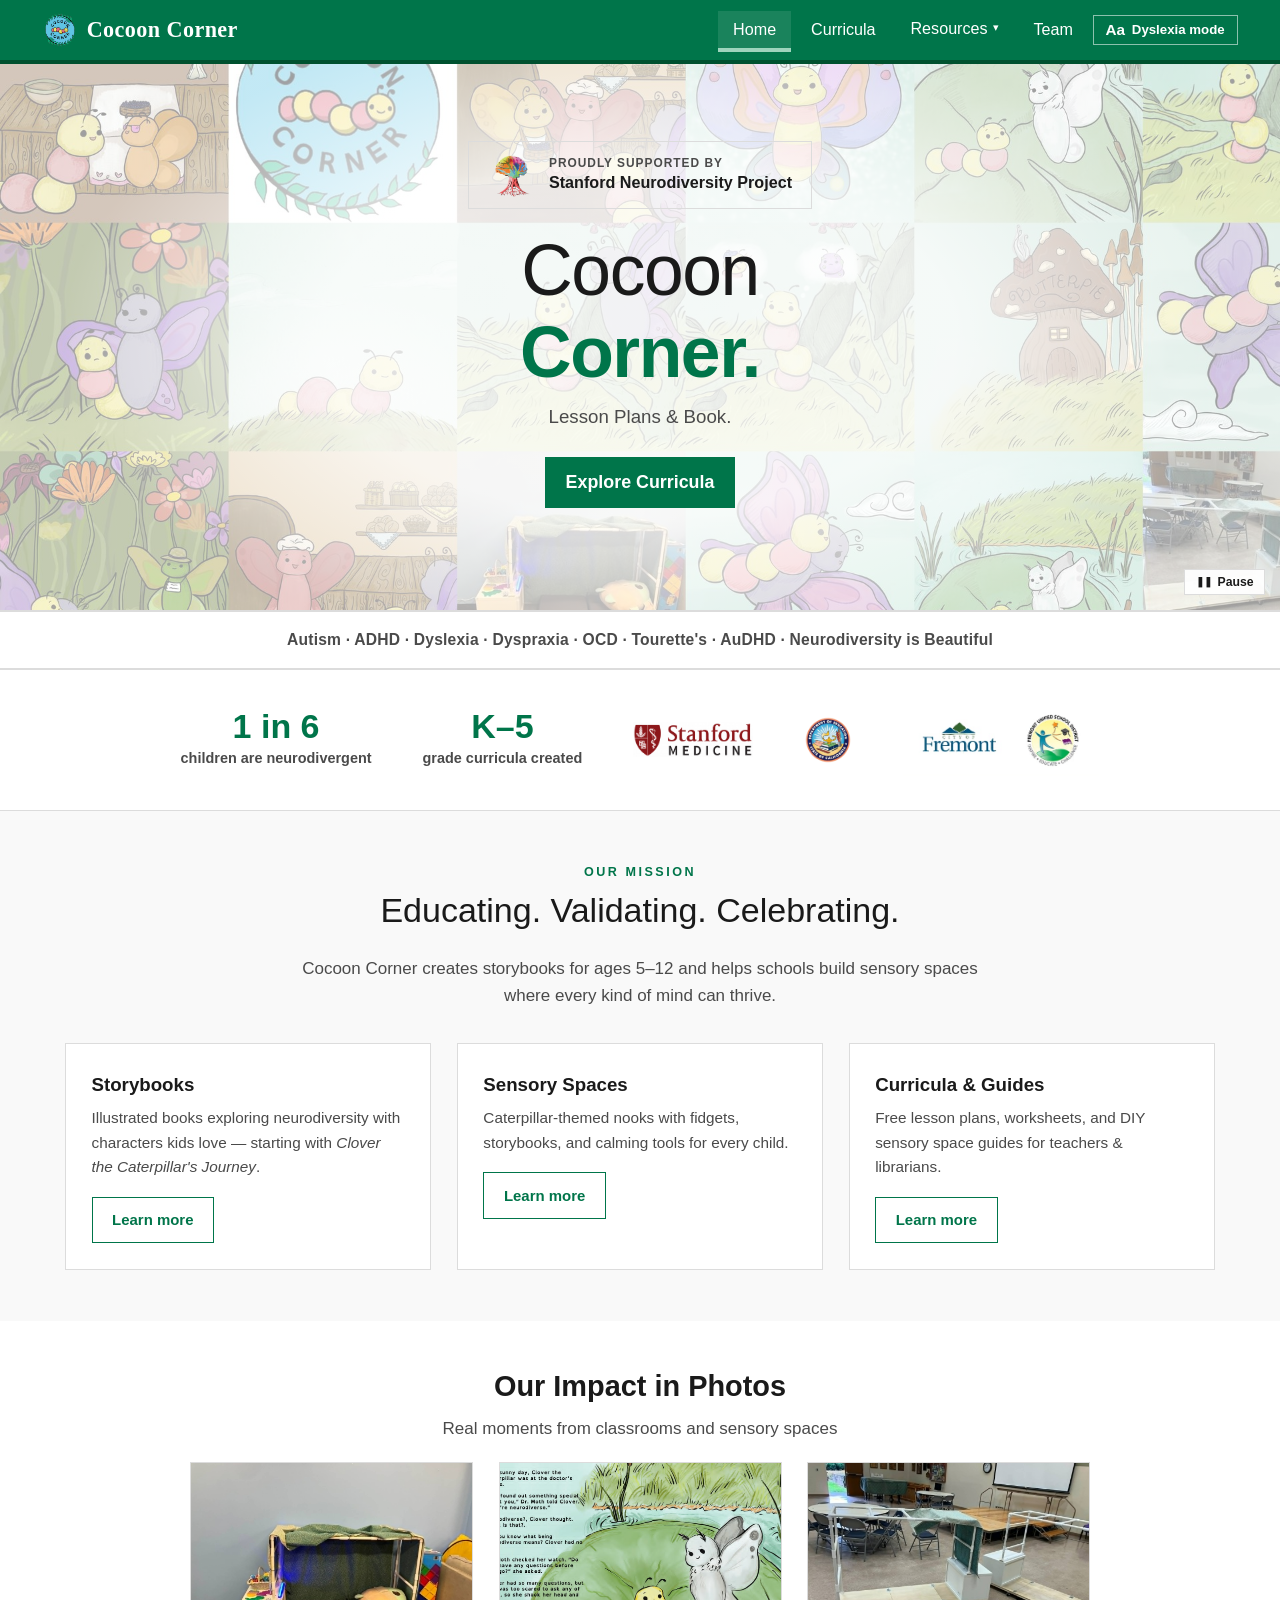
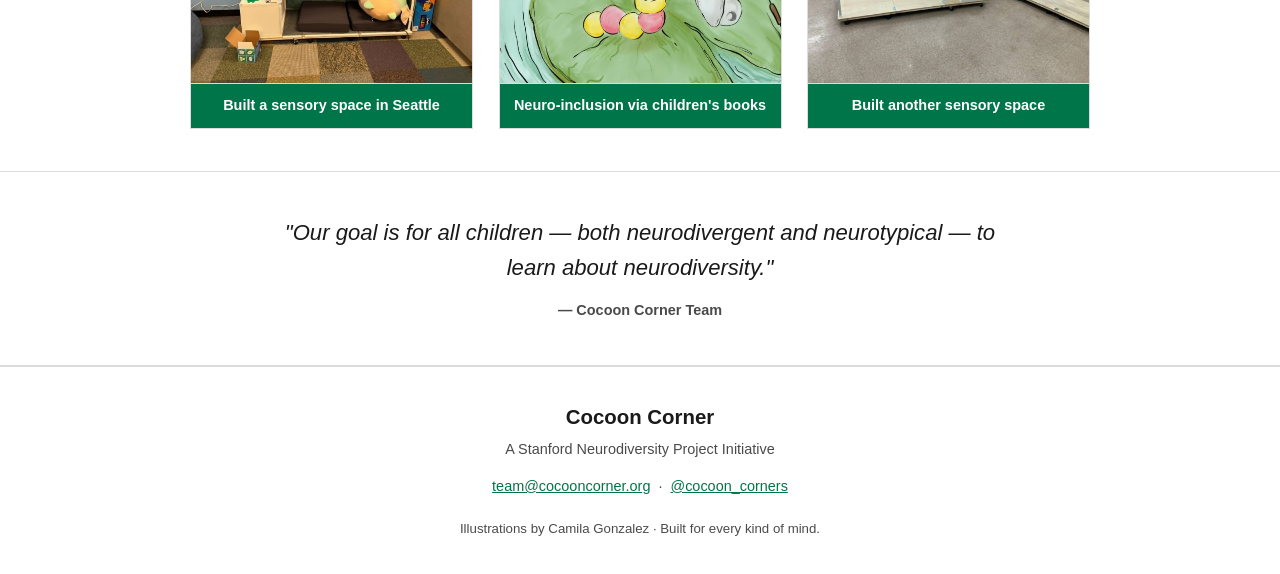
==== commit f2d6a462: "Show more of the hero artwork and add a pause control The flat 80% wash is replaced by a radial one:" ====
--- a/index.html
+++ b/index.html
@@ -46,7 +46,7 @@
 <div class="page-wrap">
 
   <!-- ═══════ HERO ═══════ -->
-  <div class="hero" role="img" aria-label="A collage of Cocoon Corner artwork: illustrations from Clover the Caterpillar's Journey by Camila Gonzalez, lesson plan art, and photographs of sensory spaces we have built">
+  <div class="hero">
     <div class="hero-text">
       <div class="hero-partners">
         <img src="assets/snp.png" alt="Stanford Neurodiversity Project logo" class="partner-logo">
@@ -62,6 +62,10 @@
       </div>
     </div>
 
+  
+    <button type="button" class="motion-toggle" aria-label="Pause background motion">
+      <span class="motion-icon" aria-hidden="true">&#10074;&#10074;</span><span class="motion-text">Pause</span>
+    </button>
   </div>
 
   <!-- ═══════ CONDITIONS ═══════ -->
--- a/style.css
+++ b/style.css
@@ -1310,14 +1310,53 @@
   z-index: 0;
 }
 
-/* the wash that keeps the wordmark readable over moving artwork */
+/* The wash that keeps the wordmark readable. Strong through the middle
+   where the type sits, thinning towards the edges so more of the
+   artwork shows. A flat 70% was measured to drop "Corner." to 2.73:1
+   and the sub-line to 4.20:1 against the darkest pixels in the
+   collage, so the centre is held at 88% instead. */
 .hero::after {
   content: "";
   position: absolute;
   inset: 0;
-  background: rgba(255, 255, 255, 0.80);
+  background: radial-gradient(
+    ellipse 45% 60% at 50% 50%,
+    rgba(255, 255, 255, 0.88) 0%,
+    rgba(255, 255, 255, 0.88) 55%,
+    rgba(255, 255, 255, 0.62) 100%
+  );
   z-index: 1;
 }
+
+/* the pause control, bottom-right of the banner */
+.motion-toggle { display: none; }
+html.js .motion-toggle {
+  display: inline-flex;
+  align-items: center;
+  gap: 0.35rem;
+}
+
+/* `.hero > *` later in the file also sets position, so this needs to
+   out-specify it to stay pinned in the corner */
+.hero .motion-toggle {
+  position: absolute;
+  right: 0.9rem;
+  bottom: 0.9rem;
+  z-index: 3;
+  font-family: var(--font-body);
+  font-size: 0.72rem;
+  font-weight: 600;
+  color: var(--text);
+  background: rgba(255, 255, 255, 0.92);
+  border: 1px solid var(--line);
+  padding: 0.35rem 0.6rem;
+  cursor: pointer;
+  line-height: 1;
+}
+.motion-toggle:hover { background: #ffffff; border-color: var(--text-soft); }
+.motion-icon { font-size: 0.8em; }
+
+.hero.motion-paused::before { animation-play-state: paused; }
 
 .hero > * { position: relative; z-index: 2; }
 
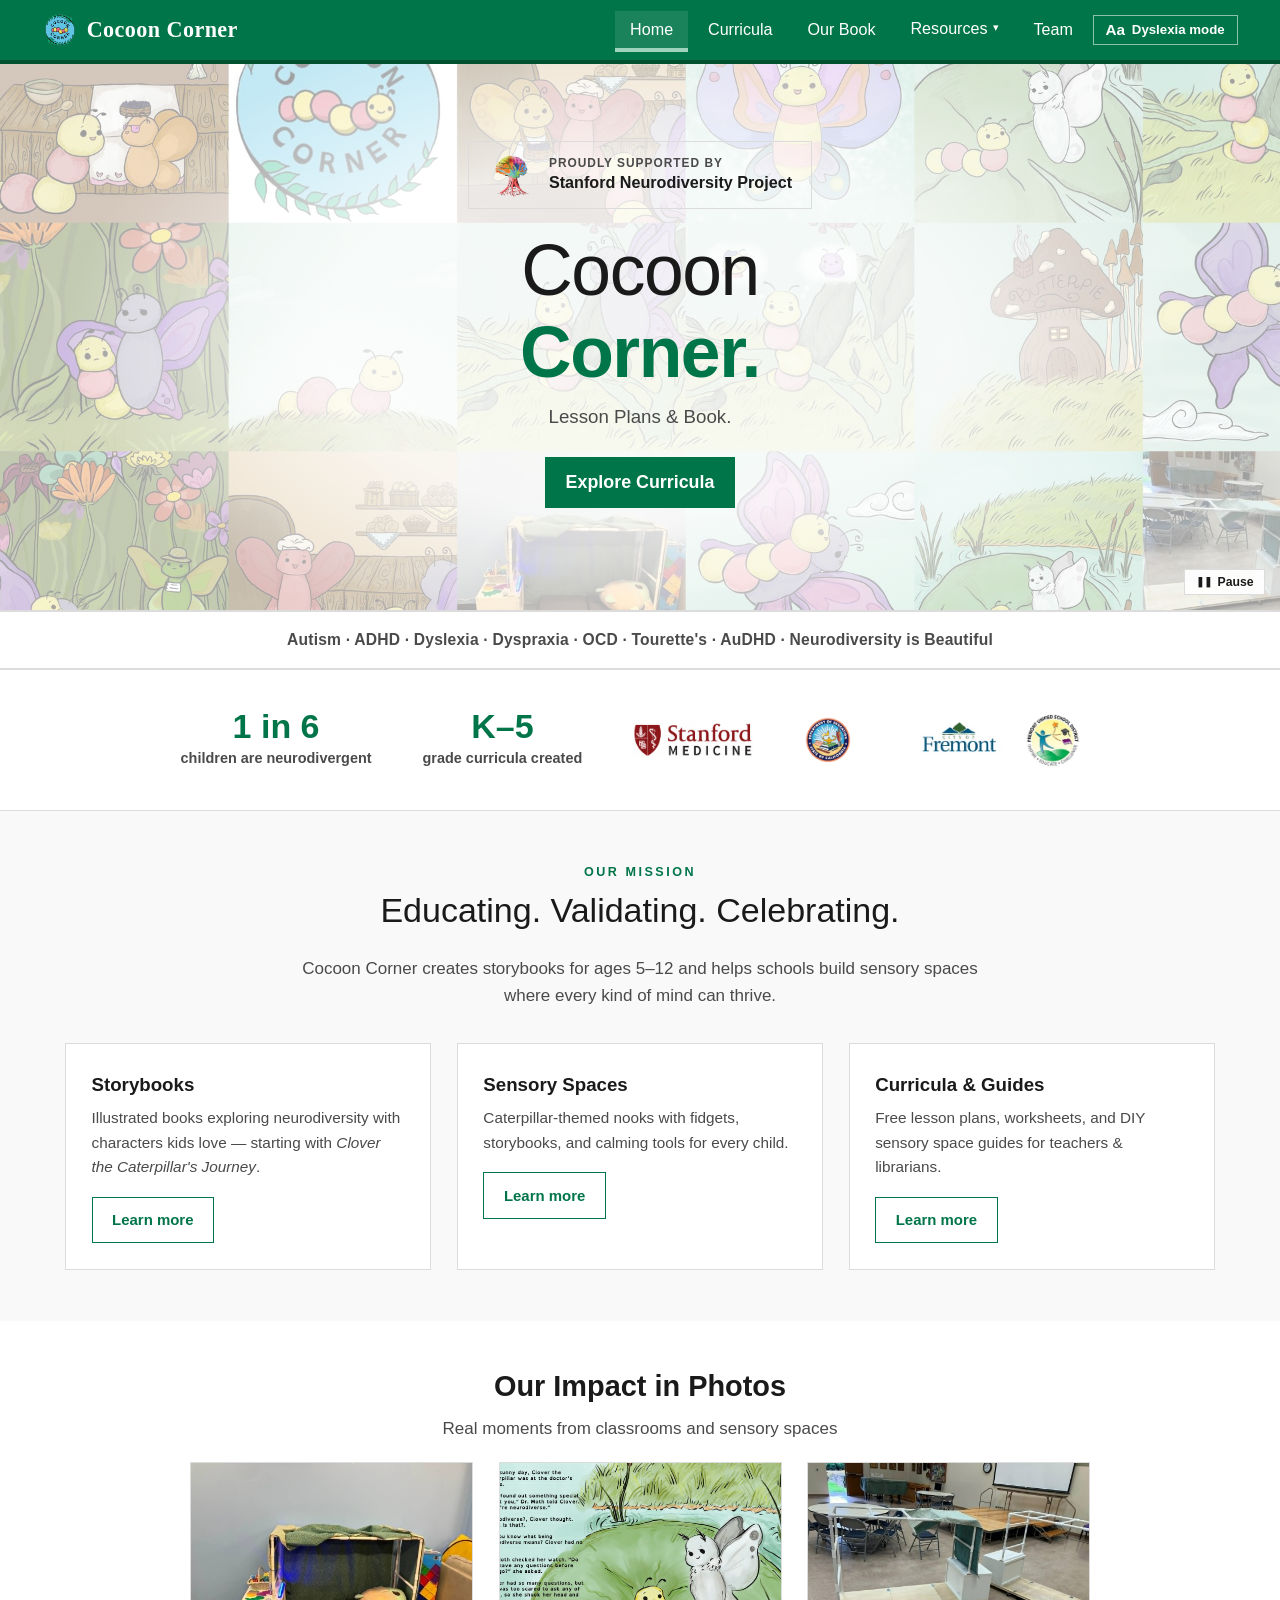
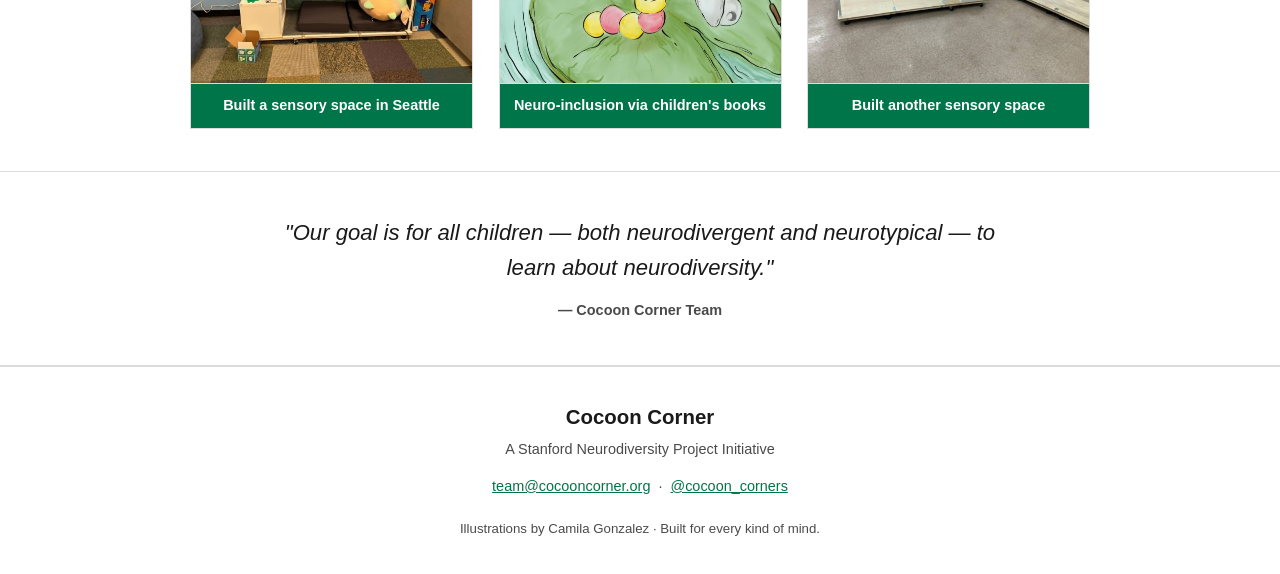
==== commit 5875027c: "Promote Our Book to a top-level nav tab Moves it out of the Resources dropdown and onto the bar next" ====
--- a/index.html
+++ b/index.html
@@ -24,10 +24,10 @@
   <ul id="nav-links">
     <li><a href="/" class="nl" data-page="home">Home</a></li>
     <li><a href="curricula/" class="nl" data-page="curricula">Curricula</a></li>
+    <li><a href="book/" class="nl" data-page="book">Our Book</a></li>
     <li class="nav-group">
       <button type="button" class="nl nav-group-label" aria-expanded="false" aria-controls="resources-menu">Resources <span class="caret" aria-hidden="true">&#9662;</span></button>
       <ul class="nav-submenu" id="resources-menu">
-        <li><a href="book/" class="nl" data-page="book">Our Book</a></li>
         <li><a href="resources/" class="nl" data-page="resources">Downloads</a></li>
         <li><a href="sensory-spaces/" class="nl" data-page="sensory-spaces">Sensory Spaces</a></li>
       </ul>
--- a/style.css
+++ b/style.css
@@ -860,6 +860,10 @@
   .two-col { grid-template-columns: 1fr; gap: 1.5rem; }
   .two-col.reverse > * { order: unset; }
 
+  /* title · meta · download is a nowrap row; below this it no longer
+     fits and pushed the button off the right edge */
+  details summary { flex-direction: column; align-items: flex-start; }
+
   .book-cover-img { max-width: 260px; }
   .progress-boxes { grid-template-columns: 1fr 1fr; }
   .story-layout { grid-template-columns: 1fr; gap: 1.5rem; }
@@ -903,8 +907,37 @@
   .items-grid { grid-template-columns: 1fr 1fr; }
 
   .member-grid { grid-template-columns: repeat(auto-fill, minmax(130px, 1fr)); }
-
-  details summary { flex-direction: column; align-items: flex-start; }
+}
+
+
+/* ═══════════════════════════════════════════════════════════════
+   OPENDYSLEXIC
+   Self-hosted (CSP allows font-src 'self' only) and used solely by
+   the dyslexia-friendly mode below, so these files are never
+   downloaded unless a reader turns that mode on. Only the upright
+   faces ship: the mode replaces italics with bold, so the italic
+   files would be ~230 KB nobody ever renders.
+   OpenDyslexic by Abbie Gonzalez, SIL Open Font License 1.1 —
+   see assets/fonts/OFL.txt.
+   ═══════════════════════════════════════════════════════════════ */
+
+@font-face {
+  font-family: "OpenDyslexic";
+  src: url("assets/fonts/OpenDyslexic-Regular.woff2") format("woff2"),
+       url("assets/fonts/OpenDyslexic-Regular.woff")  format("woff");
+  font-weight: 400;
+  font-style: normal;
+  /* show the fallback immediately rather than a blank page */
+  font-display: swap;
+}
+
+@font-face {
+  font-family: "OpenDyslexic";
+  src: url("assets/fonts/OpenDyslexic-Bold.woff2") format("woff2"),
+       url("assets/fonts/OpenDyslexic-Bold.woff")  format("woff");
+  font-weight: 700;
+  font-style: normal;
+  font-display: swap;
 }
 
 
@@ -956,9 +989,13 @@
 html.dyslexia {
   font-size: 18px;
 
-  /* headings drop Georgia; Verdana/Tahoma have wide, open letterforms */
-  --font-heading: Verdana, Tahoma, "Trebuchet MS", Arial, sans-serif;
-  --font-body:    Verdana, Tahoma, "Trebuchet MS", Arial, sans-serif;
+  /* OpenDyslexic: weighted bottoms and asymmetric letterforms so
+     b/d/p/q stop mirroring each other. Verdana/Tahoma stay in the
+     stack as the fallback while the file loads, or if it fails. */
+  --font-heading:  "OpenDyslexic", Verdana, Tahoma, "Trebuchet MS", Arial, sans-serif;
+  --font-body:     "OpenDyslexic", Verdana, Tahoma, "Trebuchet MS", Arial, sans-serif;
+  /* the masthead wordmark is serif by default and had been missed */
+  --font-wordmark: "OpenDyslexic", Verdana, Tahoma, "Trebuchet MS", Arial, sans-serif;
 
   /* warm off-white instead of pure white, which glares */
   --white:   #fbf7f0;
@@ -1009,21 +1046,6 @@
 html.dyslexia button:focus-visible {
   outline: 3px solid var(--accent);
   outline-offset: 2px;
-}
-
-/* Between the hamburger breakpoint and 900px the nav is tight — in
-   dyslexia mode the larger type plus this button overflowed the bar.
-   Collapse to just "Aa" there, but keep the label for screen readers. */
-@media (min-width: 761px) and (max-width: 900px) {
-  .dyslexia-toggle .toggle-text {
-    position: absolute;
-    width: 1px;
-    height: 1px;
-    overflow: hidden;
-    clip-path: inset(50%);
-    white-space: nowrap;
-  }
-  .dyslexia-toggle { padding: 0.35rem 0.5rem; }
 }
 
 
@@ -1378,3 +1400,190 @@
 @media (max-width: 760px) {
   .hero { padding: 3rem 1.4rem; }
 }
+
+
+/* ═══════════════════════════════════════════════════════════════
+   MASTHEAD FIT
+   Placed last, after the masthead overrides above, so these win
+   without needing !important.
+
+   Five top-level tabs plus the mode toggle is a wide bar, and in
+   dyslexia mode OpenDyslexic sets roughly 44% wider again at the
+   same size. Measured widths for the whole bar (wordmark + tabs +
+   padding):
+
+                       full label   toggle collapsed to "Aa"
+     normal mode          930px              821px
+     dyslexia mode       1277px             1101px
+
+   Rather than shrink the type, the bar gives way in two steps:
+   collapse the toggle to "Aa" first, then fall back to the
+   hamburger. The toggle's text label stays in the accessibility
+   tree either way.
+   ═══════════════════════════════════════════════════════════════ */
+
+/* hamburger — normal mode below 850px, dyslexia mode below 1120px.
+   (The ≤760px block already does this; re-stating is harmless and
+   keeps each mode's threshold in one readable place.) */
+@media (max-width: 850px) {
+  nav {
+    flex-wrap: wrap;
+    height: auto;
+    min-height: var(--nav-h);
+    padding: 0.75rem 1.2rem;
+    gap: 0;
+  }
+  .nav-toggle { display: block; }
+
+  nav ul#nav-links {
+    display: none;
+    flex-direction: column;
+    align-items: stretch;
+    width: 100%;
+    padding: 0.5rem 0 0.75rem;
+    gap: 0.2rem;
+  }
+  nav ul#nav-links.open { display: flex; }
+
+  .nav-group { padding: 0; margin: 0; }
+  .nav-submenu {
+    position: static;
+    min-width: 0;
+    background: none;
+    border: none;
+    padding: 0 0 0 1rem;
+    align-items: stretch;
+  }
+
+  /* Inside the open menu the sub-items sit on the green bar, not on
+     the white desktop dropdown panel, so they need the masthead's
+     white text — the dark default measured 3.02:1 against the green,
+     under the 4.5:1 minimum. */
+  #nav-links .nav-submenu .nl { color: #ffffff; }
+  #nav-links .nav-submenu .nl:hover,
+  #nav-links .nav-submenu .nl.active {
+    color: #ffffff;
+    background: rgba(255, 255, 255, 0.10);
+  }
+}
+
+@media (max-width: 1120px) {
+  html.dyslexia nav {
+    flex-wrap: wrap;
+    height: auto;
+    min-height: var(--nav-h);
+    padding: 0.75rem 1.2rem;
+    gap: 0;
+  }
+  html.dyslexia .nav-toggle { display: block; }
+
+  html.dyslexia nav ul#nav-links {
+    display: none;
+    flex-direction: column;
+    align-items: stretch;
+    width: 100%;
+    padding: 0.5rem 0 0.75rem;
+    gap: 0.2rem;
+  }
+  html.dyslexia nav ul#nav-links.open { display: flex; }
+
+  html.dyslexia .nav-group { padding: 0; margin: 0; }
+  html.dyslexia .nav-submenu {
+    position: static;
+    min-width: 0;
+    background: none;
+    border: none;
+    padding: 0 0 0 1rem;
+    align-items: stretch;
+  }
+
+  html.dyslexia #nav-links .nav-submenu .nl { color: #ffffff; }
+  html.dyslexia #nav-links .nav-submenu .nl:hover,
+  html.dyslexia #nav-links .nav-submenu .nl.active {
+    color: #ffffff;
+    background: rgba(255, 255, 255, 0.10);
+  }
+}
+
+/* the band just above each hamburger threshold, where the bar fits
+   only with the toggle collapsed */
+@media (min-width: 851px) and (max-width: 950px) {
+  .dyslexia-toggle .toggle-text {
+    position: absolute;
+    width: 1px;
+    height: 1px;
+    overflow: hidden;
+    clip-path: inset(50%);
+    white-space: nowrap;
+  }
+  .dyslexia-toggle { padding: 0.35rem 0.5rem; }
+}
+
+@media (min-width: 1121px) and (max-width: 1300px) {
+  html.dyslexia .dyslexia-toggle .toggle-text {
+    position: absolute;
+    width: 1px;
+    height: 1px;
+    overflow: hidden;
+    clip-path: inset(50%);
+    white-space: nowrap;
+  }
+  html.dyslexia .dyslexia-toggle { padding: 0.35rem 0.5rem; }
+}
+
+/* The curriculum summary row (title · meta · download) is nowrap and
+   stops fitting sooner in dyslexia mode than the shared 760px rule
+   allows for. */
+@media (max-width: 980px) {
+  html.dyslexia details summary {
+    flex-direction: column;
+    align-items: flex-start;
+  }
+}
+
+
+/* ── dyslexia mode: narrow-screen reflow ─────────────────────────
+   The mode raises the root size to 18px, which scales every fixed
+   grid minimum and padding up by 12.5%. On a phone that was enough
+   to push two pages sideways (WCAG 2.1 Reflow). Grid items default
+   to min-width:auto, so one long word sets the whole track's floor
+   — the fixes are to let those tracks shrink and to give the long
+   strings somewhere to break. */
+
+/* a bare URL has no break opportunity; this one is long enough to
+   overflow on its own, in any mode */
+.rtag { max-width: 100%; }
+.rtag a { overflow-wrap: anywhere; }
+
+@media (max-width: 620px) {
+  html.dyslexia .items-grid,
+  html.dyslexia .two-col,
+  html.dyslexia .principles-grid { grid-template-columns: 1fr; }
+
+  html.dyslexia .items-grid > *,
+  html.dyslexia .two-col > * { min-width: 0; }
+
+  html.dyslexia .item-tag { overflow-wrap: break-word; }
+}
+
+/* The "Progress and Reach" figures were an inline two-column grid,
+   so no media query could reach them. As a class they can collapse
+   on a phone — the big numerals set a wide floor otherwise. */
+.reach-grid {
+  display: grid;
+  /* auto-fit rather than a hard 1fr 1fr: the big numerals set a wide
+     floor, so the pair has to be free to become one column. min()
+     keeps the floor from exceeding the screen on a small phone. */
+  grid-template-columns: repeat(auto-fit, minmax(min(210px, 100%), 1fr));
+  gap: 1rem;
+  margin-top: 1rem;
+}
+.reach-grid > * { min-width: 0; }
+
+/* long single words in a big display size can outrun a narrow column */
+.page-title,
+.hero-title { overflow-wrap: break-word; }
+
+/* email addresses are long and unbreakable at phone widths */
+.page-notice a,
+.rtag a { overflow-wrap: anywhere; }
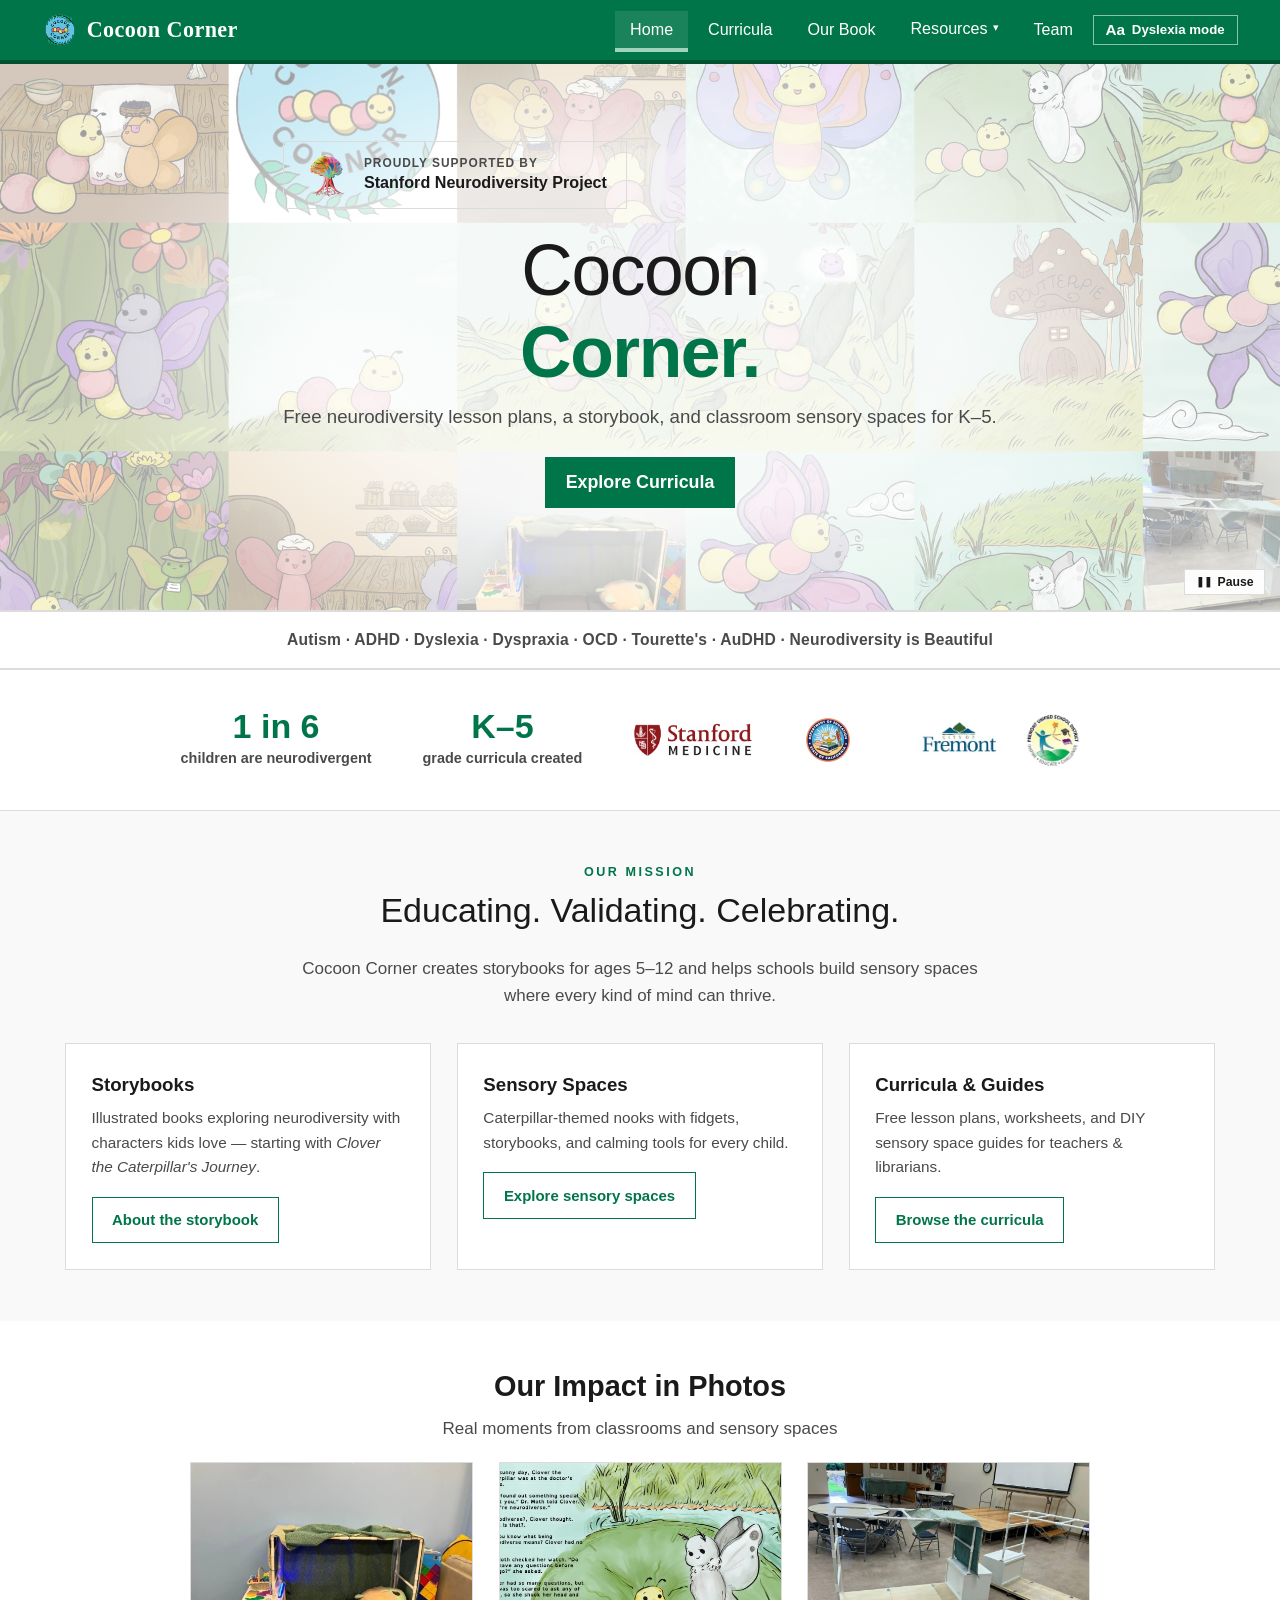
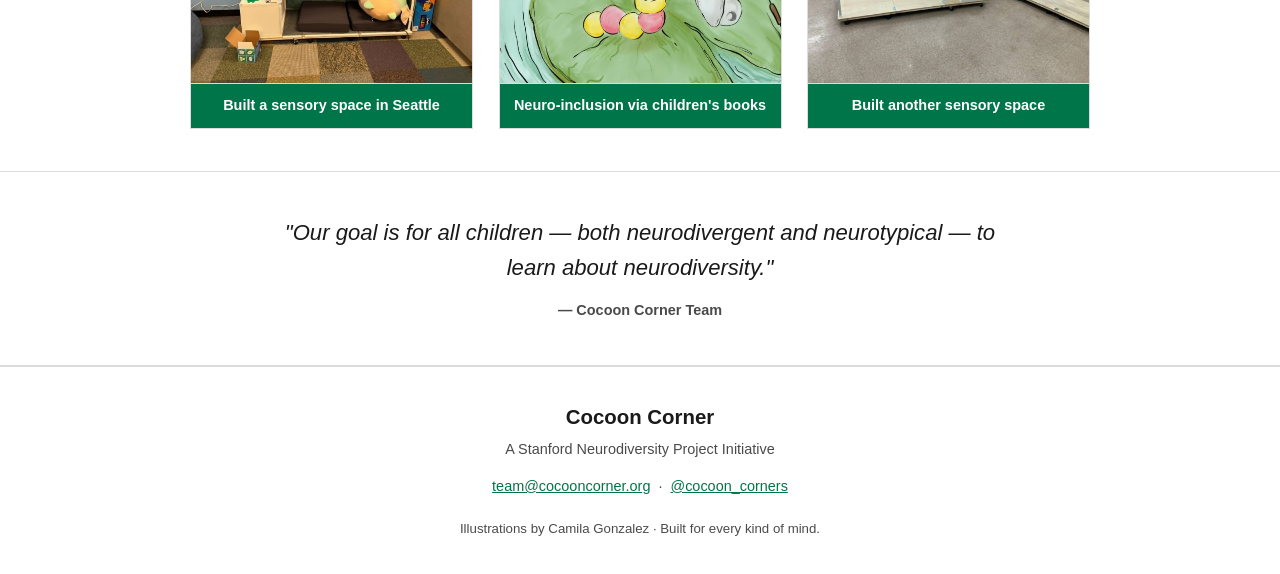
==== commit d346ec6c: "Search engine optimisation: metadata, canonical URLs, structured data, image weight The site had no " ====
--- a/index.html
+++ b/index.html
@@ -4,12 +4,64 @@
 <head>
   <meta charset="UTF-8">
   <meta name="viewport" content="width=device-width, initial-scale=1.0">
-  <title>Cocoon Corner | Stanford Neurodiversity Project</title>
+  <meta name="description" content="Free K–5 neurodiversity lesson plans, the storybook Clover the Caterpillar’s Journey and classroom sensory-space guides, from the Stanford Neurodiversity Project.">
+  <link rel="canonical" href="https://www.cocooncorner.org/">
+  <meta name="theme-color" content="#00754A">
+  <meta property="og:type" content="website">
+  <meta property="og:site_name" content="Cocoon Corner">
+  <meta property="og:locale" content="en_US">
+  <meta property="og:url" content="https://www.cocooncorner.org/">
+  <meta property="og:title" content="Cocoon Corner | Neurodiversity Lesson Plans &amp; Storybook">
+  <meta property="og:description" content="Free K–5 neurodiversity lesson plans, the storybook Clover the Caterpillar’s Journey and classroom sensory-space guides, from the Stanford Neurodiversity Project.">
+  <meta property="og:image" content="https://www.cocooncorner.org/assets/og-image.jpg">
+  <meta property="og:image:width" content="1200">
+  <meta property="og:image:height" content="630">
+  <meta property="og:image:alt" content="Illustrations of Clover the Caterpillar and friends around the Cocoon Corner logo">
+  <meta name="twitter:card" content="summary_large_image">
+  <meta name="twitter:title" content="Cocoon Corner | Neurodiversity Lesson Plans &amp; Storybook">
+  <meta name="twitter:description" content="Free K–5 neurodiversity lesson plans, the storybook Clover the Caterpillar’s Journey and classroom sensory-space guides, from the Stanford Neurodiversity Project.">
+  <meta name="twitter:image" content="https://www.cocooncorner.org/assets/og-image.jpg">
+  <title>Cocoon Corner | Neurodiversity Lesson Plans &amp; Storybook</title>
   <link rel="icon" type="image/png" href="assets/favicon.png">
-  <link rel="apple-touch-icon" sizes="180x180" href="assets/logo.png">
+  <link rel="apple-touch-icon" href="assets/logo2.png">
+  <link rel="preload" as="image" href="assets/clover-art-banner.jpg" fetchpriority="high">
   <link rel="stylesheet" href="style.css">
   <script src="/site.js"></script>
   <script defer src="/_vercel/insights/script.js"></script>
+  <script type="application/ld+json">
+{
+  "@context": "https://schema.org",
+  "@graph": [
+    {
+      "@type": "Organization",
+      "@id": "https://www.cocooncorner.org/#org",
+      "name": "Cocoon Corner",
+      "url": "https://www.cocooncorner.org/",
+      "logo": {
+        "@type": "ImageObject",
+        "url": "https://www.cocooncorner.org/assets/logo2.png",
+        "width": 500,
+        "height": 500
+      },
+      "email": "team@cocooncorner.org",
+      "sameAs": [
+        "https://www.instagram.com/cocoon_corners/"
+      ],
+      "description": "A Stanford Neurodiversity Project initiative creating free K–5 neurodiversity lesson plans, a children’s storybook, and classroom sensory spaces."
+    },
+    {
+      "@type": "WebSite",
+      "@id": "https://www.cocooncorner.org/#website",
+      "url": "https://www.cocooncorner.org/",
+      "name": "Cocoon Corner",
+      "inLanguage": "en",
+      "publisher": {
+        "@id": "https://www.cocooncorner.org/#org"
+      }
+    }
+  ]
+}
+  </script>
 </head>
 <body data-page="home">
 <a class="skip-link" href="#main">Skip to main content</a>
@@ -17,7 +69,7 @@
 <!-- ═══════ NAVIGATION ═══════ -->
 <nav aria-label="Main">
   <a href="/" class="nav-logo">
-    <img src="assets/favicon.png" alt="Cocoon Corner logo">
+    <img src="assets/favicon.png" alt="Cocoon Corner logo" width="512" height="512">
     Cocoon Corner
   </a>
   <button class="nav-toggle" aria-label="Toggle navigation" aria-expanded="false">☰</button>
@@ -49,14 +101,14 @@
   <div class="hero">
     <div class="hero-text">
       <div class="hero-partners">
-        <img src="assets/snp.png" alt="Stanford Neurodiversity Project logo" class="partner-logo">
+        <img src="assets/snp.png" alt="Stanford Neurodiversity Project logo" class="partner-logo" width="176" height="176">
         <div class="partner-text-stack">
           <span class="partner-label">Proudly supported by</span>
           <span class="partner-name">Stanford Neurodiversity Project</span>
         </div>
       </div>
       <h1 class="hero-title">Cocoon<br><em>Corner.</em></h1>
-      <p class="hero-sub">Lesson Plans &amp; Book.</p>
+      <p class="hero-sub">Free neurodiversity lesson plans, a storybook, and classroom sensory spaces for K&ndash;5.</p>
       <div class="hero-cta">
         <a href="curricula/" class="pill-btn" style="font-size: 1.05rem;">Explore Curricula</a>
       </div>
@@ -82,13 +134,13 @@
       <div class="stat-label">grade curricula created</div>
     </div>
     <div class="stat-item">
-      <img src="assets/sm.png" alt="Stanford Medicine logo" class="stat-img logo-sm">
-    </div>
-    <div class="stat-item">
-      <img src="assets/cboe.png" alt="CBOE logo" class="stat-img logo-cboe">
-    </div>
-    <div class="stat-item">
-      <img src="assets/fusd.png" alt="FUSD logo" class="stat-img logo-fusd">
+      <img src="assets/sm.png" alt="Stanford Medicine logo" class="stat-img logo-sm" width="371" height="108">
+    </div>
+    <div class="stat-item">
+      <img src="assets/cboe.png" alt="CBOE logo" class="stat-img logo-cboe" width="192" height="192">
+    </div>
+    <div class="stat-item">
+      <img src="assets/fusd.png" alt="FUSD logo" class="stat-img logo-fusd" width="455" height="167">
     </div>
   </div>
 
@@ -108,21 +160,21 @@
           <p style="color: var(--text-soft); font-size: 0.9rem;">
             Illustrated books exploring neurodiversity with characters kids love — starting with <em>Clover the Caterpillar's Journey</em>.
           </p>
-          <a href="book/" class="pill-btn outline" style="margin-top: 1rem;">Learn more</a>
+          <a href="book/" class="pill-btn outline" style="margin-top: 1rem;">About the storybook</a>
         </div>
         <div class="card">
           <h3 style="font-weight: 700; font-size: 1.1rem; margin-bottom: 0.4rem;">Sensory Spaces</h3>
           <p style="color: var(--text-soft); font-size: 0.9rem;">
             Caterpillar-themed nooks with fidgets, storybooks, and calming tools for every child.
           </p>
-          <a href="sensory-spaces/" class="pill-btn outline" style="margin-top: 1rem;">Learn more</a>
+          <a href="sensory-spaces/" class="pill-btn outline" style="margin-top: 1rem;">Explore sensory spaces</a>
         </div>
         <div class="card">
           <h3 style="font-weight: 700; font-size: 1.1rem; margin-bottom: 0.4rem;">Curricula &amp; Guides</h3>
           <p style="color: var(--text-soft); font-size: 0.9rem;">
             Free lesson plans, worksheets, and DIY sensory space guides for teachers &amp; librarians.
           </p>
-          <a href="curricula/" class="pill-btn outline" style="margin-top: 1rem;">Learn more</a>
+          <a href="curricula/" class="pill-btn outline" style="margin-top: 1rem;">Browse the curricula</a>
         </div>
       </div>
     </div>
@@ -134,15 +186,15 @@
     <p style="color: var(--text-soft); margin-bottom: 0.4rem;">Real moments from classrooms and sensory spaces</p>
     <div class="gallery">
       <div class="gallery-item">
-        <img src="assets/ss1.jpg" alt="A sensory space in Seattle">
+        <img src="assets/ss1.jpg" alt="A sensory space in Seattle" width="2048" height="1536" loading="lazy" decoding="async">
         <div class="gallery-caption">Built a sensory space in Seattle</div>
       </div>
       <div class="gallery-item">
-        <img src="assets/book.jpg" alt="Image of our storybook">
+        <img src="assets/book.jpg" alt="An open spread of Clover the Caterpillar’s Journey, showing Clover meeting Dr. Moth" width="1250" height="870" loading="lazy" decoding="async">
         <div class="gallery-caption">Neuro-inclusion via children's books</div>
       </div>
       <div class="gallery-item">
-        <img src="assets/ss2.jpg" alt="Another sensory space">
+        <img src="assets/ss2.jpg" alt="A classroom set up with a Cocoon Corner sensory space" width="2048" height="1536" loading="lazy" decoding="async">
         <div class="gallery-caption">Built another sensory space</div>
       </div>
     </div>
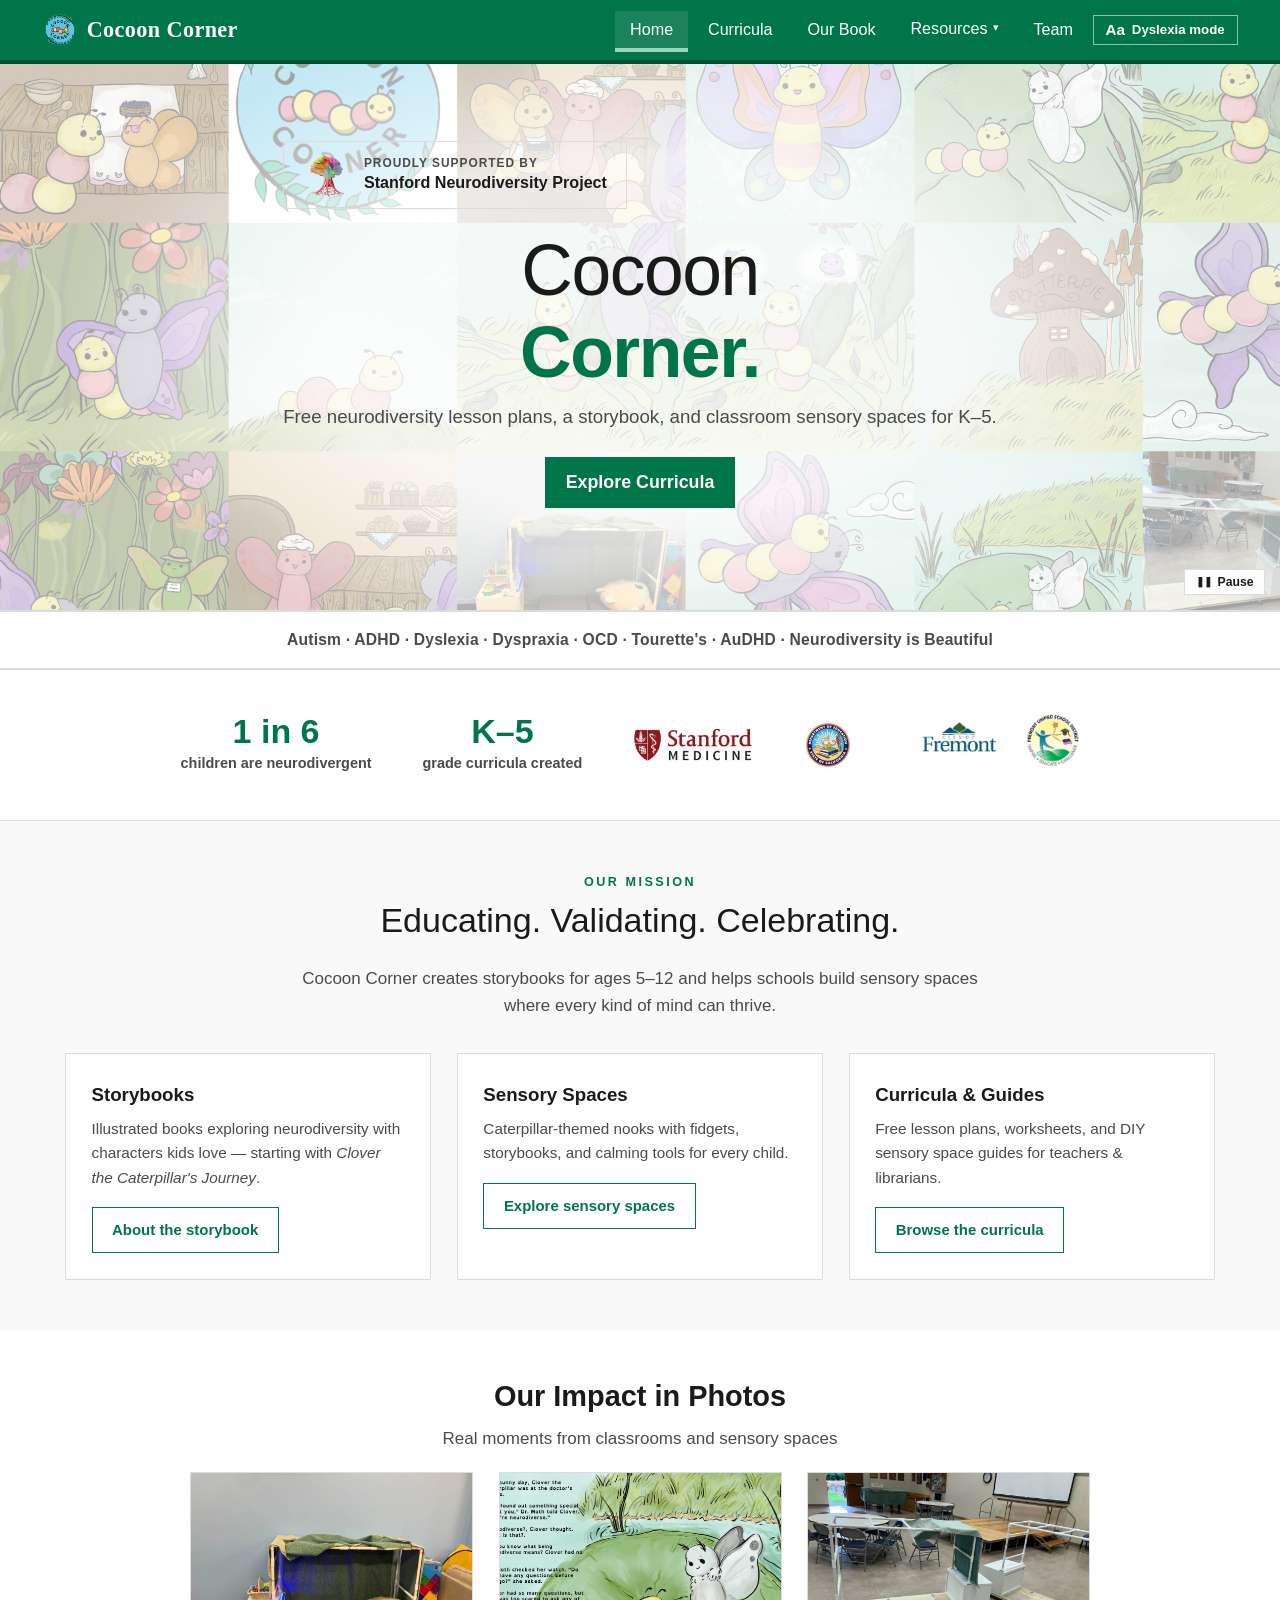
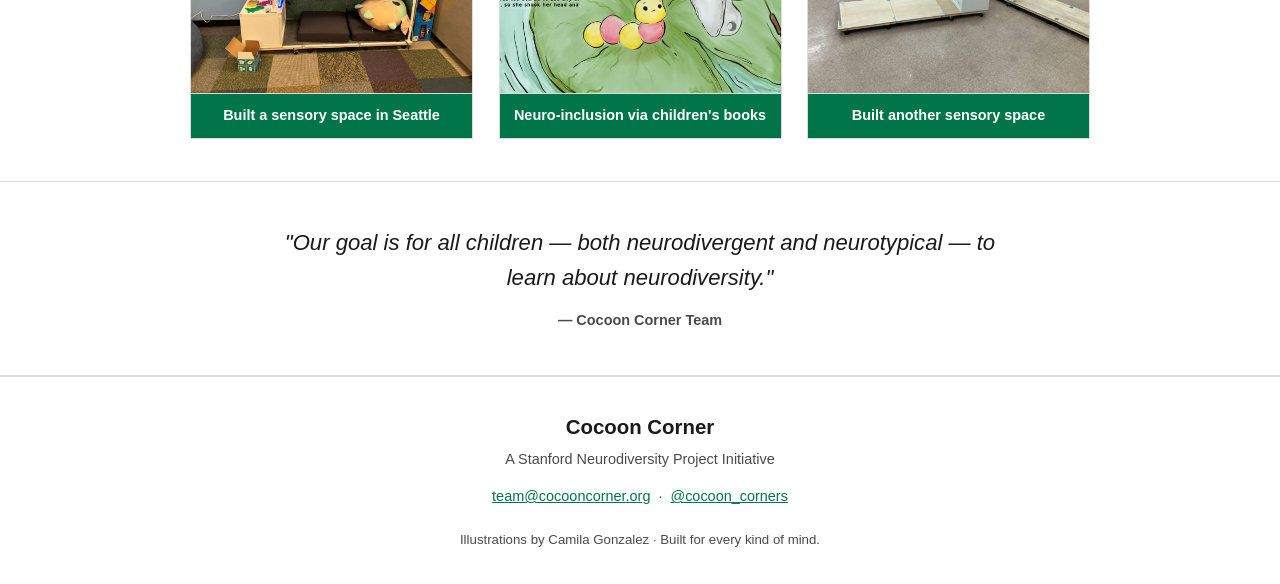
==== commit c551f2e2: "Link the FUSD logo to The Smoke Signal's article on Cocoon Corner The home-page FUSD logo now opens " ====
--- a/index.html
+++ b/index.html
@@ -140,7 +140,10 @@
       <img src="assets/cboe.png" alt="CBOE logo" class="stat-img logo-cboe" width="192" height="192">
     </div>
     <div class="stat-item">
-      <img src="assets/fusd.png" alt="FUSD logo" class="stat-img logo-fusd" width="455" height="167">
+      <a href="https://thesmokesignal.org/2026/10/15/student-led-initiative-cocoon-corner-bridges-gap-in-local-neurodiversity-education/"
+         class="stat-link" target="_blank" rel="noopener">
+        <img src="assets/fusd.png" alt="Fremont Unified School District logo — read The Smoke Signal’s article on Cocoon Corner (opens in a new tab)" class="stat-img logo-fusd" width="455" height="167">
+      </a>
     </div>
   </div>
 
--- a/style.css
+++ b/style.css
@@ -464,6 +464,17 @@
   border-bottom: 1px solid var(--line);
 }
 .stat-item { text-align: center; }
+
+/* a logo that doubles as a link: keep the image's own size, give the
+   keyboard focus ring something to wrap, and hint on hover */
+.stat-link {
+  display: inline-block;
+  line-height: 0;
+  border-bottom: 2px solid transparent;
+}
+.stat-link:hover,
+.stat-link:focus-visible { border-bottom-color: var(--accent); }
+.stat-link:focus-visible { outline: 3px solid var(--accent); outline-offset: 3px; }
 .stat-num {
   font-family: var(--font-heading); font-size: 2rem; font-weight: 700;
   color: var(--text); line-height: 1;
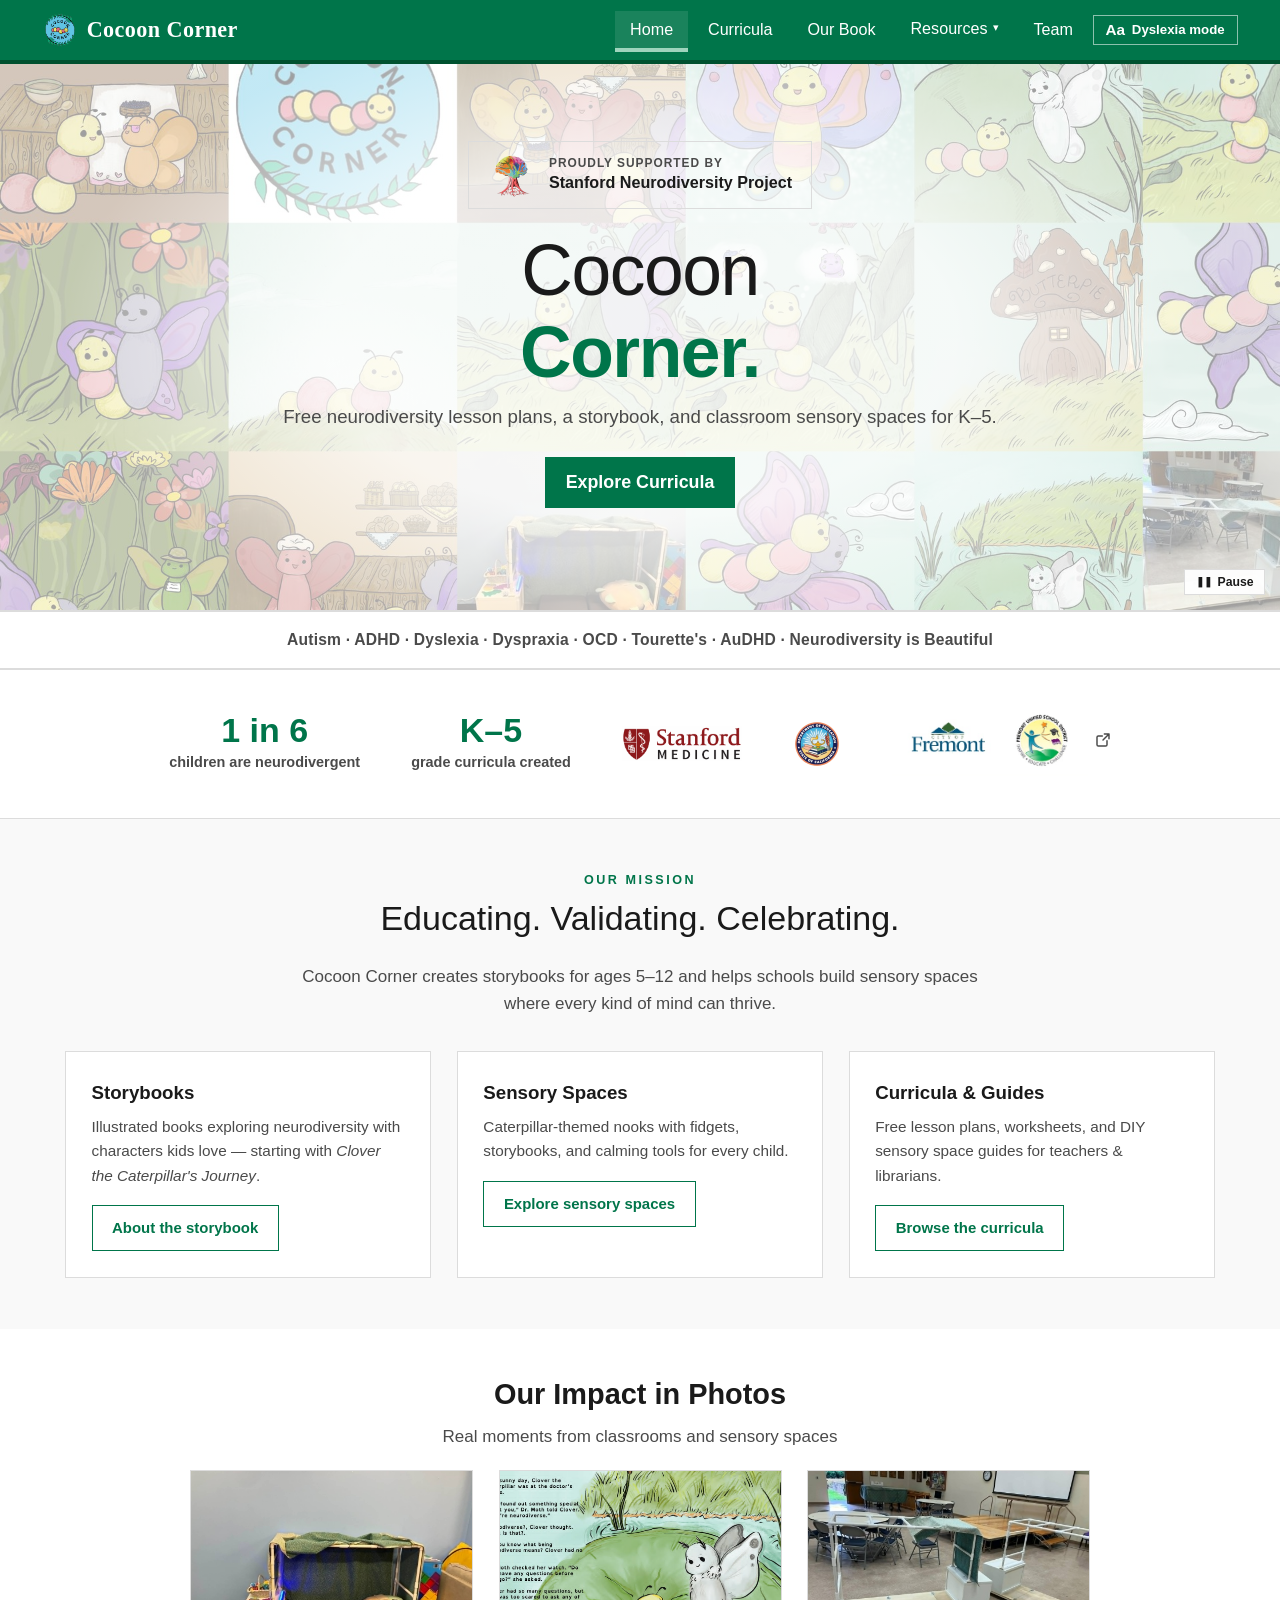
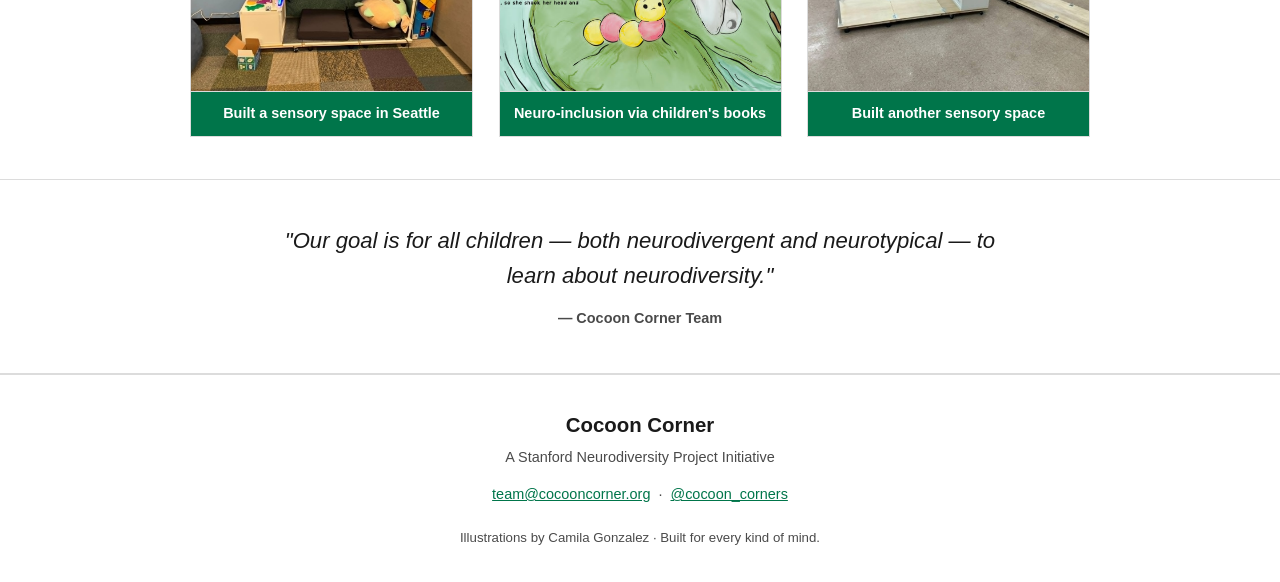
==== commit 6f0deb97: "Mark the FUSD logo as a link; centre the hero partner lockup An "opens elsewhere" arrow now sits bes" ====
--- a/index.html
+++ b/index.html
@@ -143,6 +143,10 @@
       <a href="https://thesmokesignal.org/2026/10/15/student-led-initiative-cocoon-corner-bridges-gap-in-local-neurodiversity-education/"
          class="stat-link" target="_blank" rel="noopener">
         <img src="assets/fusd.png" alt="Fremont Unified School District logo — read The Smoke Signal’s article on Cocoon Corner (opens in a new tab)" class="stat-img logo-fusd" width="455" height="167">
+        <svg class="ext-icon" viewBox="0 0 24 24" width="16" height="16" aria-hidden="true" focusable="false">
+          <path d="M14 3h7v7M21 3l-9 9M18 13v6a2 2 0 0 1-2 2H5a2 2 0 0 1-2-2V8a2 2 0 0 1 2-2h6"
+                fill="none" stroke="currentColor" stroke-width="2.2" stroke-linecap="round" stroke-linejoin="round"/>
+        </svg>
       </a>
     </div>
   </div>
--- a/style.css
+++ b/style.css
@@ -436,6 +436,7 @@
   border: 1px solid var(--line);
   padding: 0.65rem 1.1rem;
   width: fit-content; max-width: 100%;
+  margin-left: auto; margin-right: auto;   /* centred over the title */
 }
 .partner-logo {
   height: 44px; width: auto;
@@ -468,12 +469,17 @@
 /* a logo that doubles as a link: keep the image's own size, give the
    keyboard focus ring something to wrap, and hint on hover */
 .stat-link {
-  display: inline-block;
+  display: inline-flex;
+  align-items: center;
+  gap: 0.4rem;
   line-height: 0;
+  color: var(--text-soft);
   border-bottom: 2px solid transparent;
 }
 .stat-link:hover,
-.stat-link:focus-visible { border-bottom-color: var(--accent); }
+.stat-link:focus-visible { color: var(--accent); border-bottom-color: var(--accent); }
+/* "opens elsewhere" arrow; decorative — the link's alt text already says so */
+.stat-link .ext-icon { flex-shrink: 0; }
 .stat-link:focus-visible { outline: 3px solid var(--accent); outline-offset: 3px; }
 .stat-num {
   font-family: var(--font-heading); font-size: 2rem; font-weight: 700;
